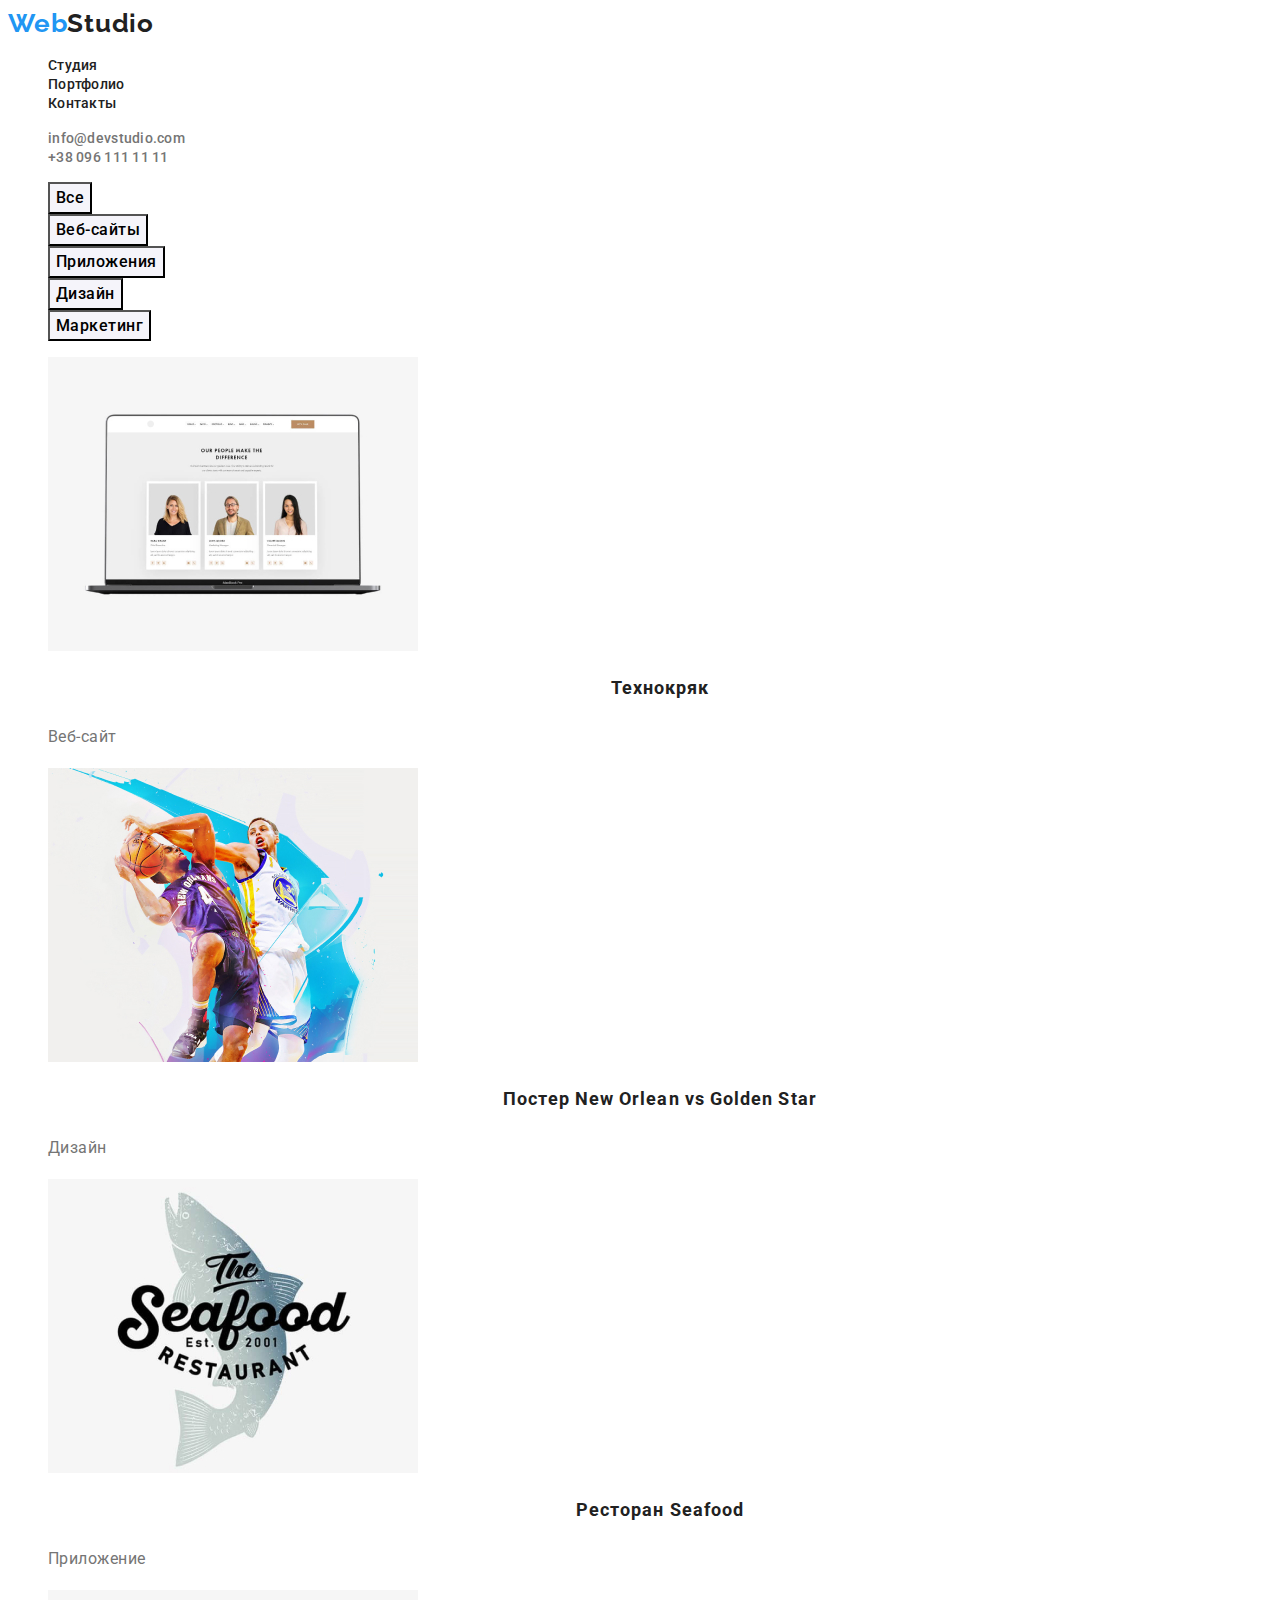
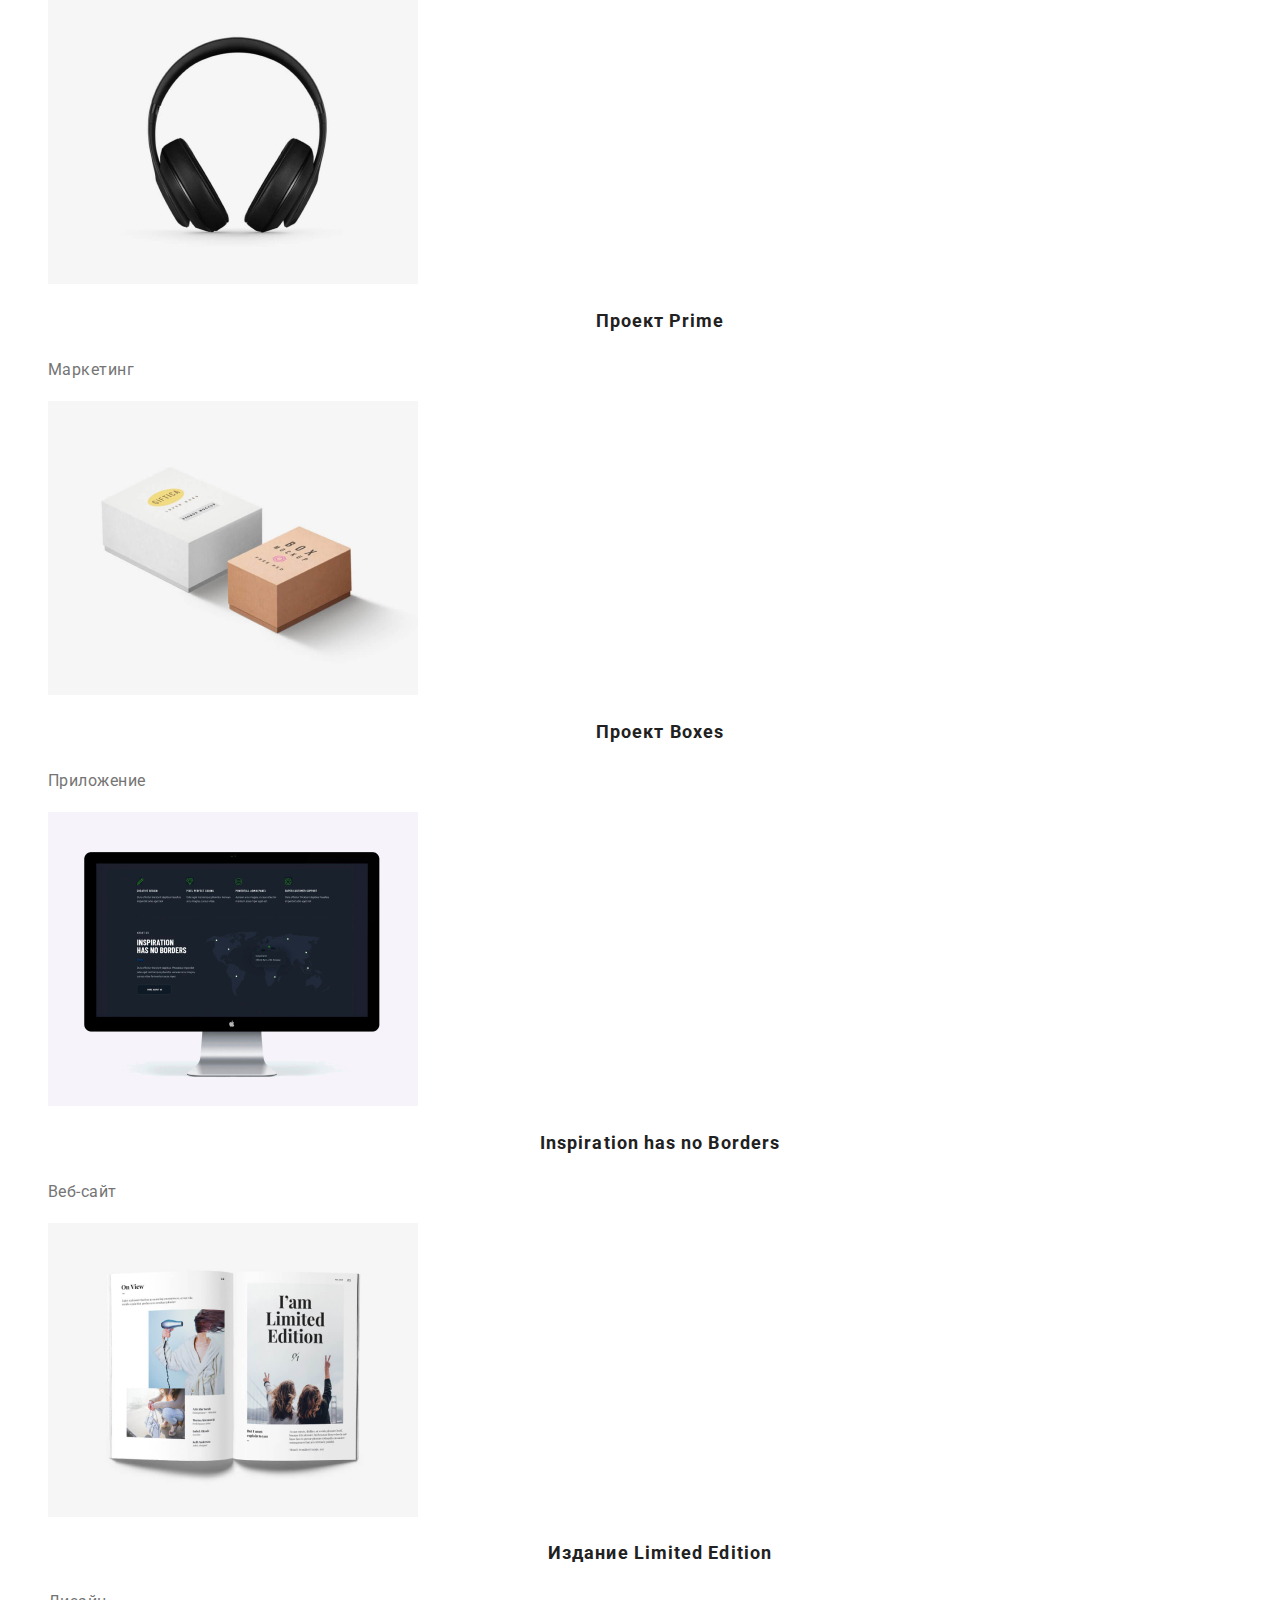
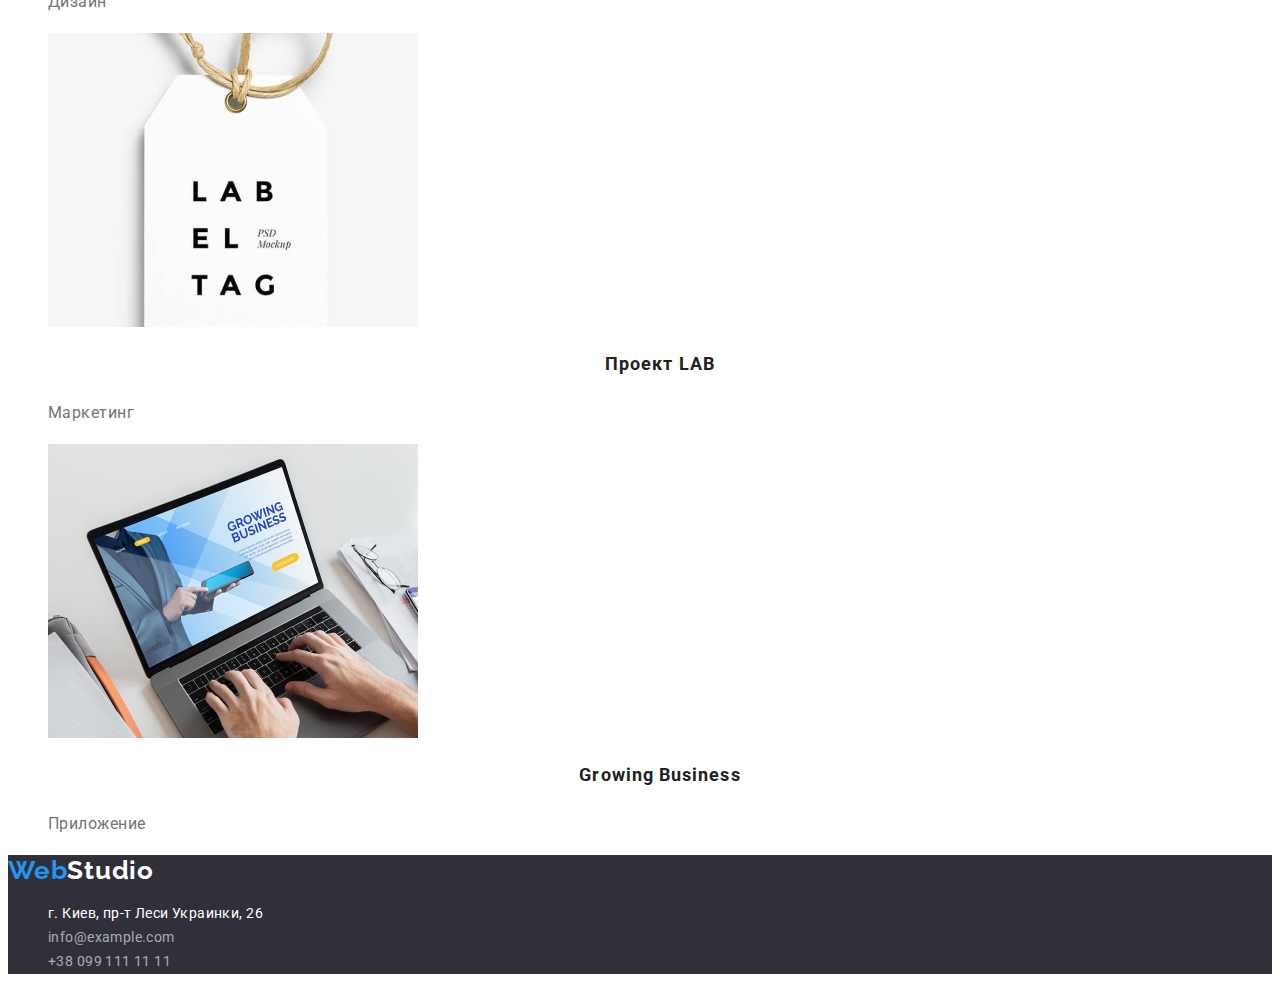
==== portfolio.html @ be004ee1 "files from 02 copied" ====
<!DOCTYPE html>
<html lang="ru">

<head>
    <meta charset="UTF-8">
    <meta http-equiv="X-UA-Compatible" content="IE=edge">
    <meta name="viewport" content="width=device-width, initial-scale=1.0">
    <title>Document</title>
    <link rel="stylesheet" href="./css/styles.css">
    <link rel="preconnect" href="https://fonts.googleapis.com">
    <link rel="preconnect" href="https://fonts.gstatic.com" crossorigin>
    <link
        href="https://fonts.googleapis.com/css2?family=Raleway:wght@700&family=Roboto:wght@400;500;700;900&family=Tangerine:wght@700&display=swap"
        rel="stylesheet">
</head>
<body>
    <header class="header-style">
        <nav>
            <a class="logo link" href=""><span class="logo-blue">Web</span>Studio</a>
            <ul class="menu list">
                <li><a class="link menu-item" href="./index.html">Студия</a></li>
                <li><a class="link menu-item" href="./portfolio.html">Портфолио</a></li>
                <li><a class="link menu-item" href="">Контакты</a></li>
            </ul>
        </nav>
        <ul class="list contacts">
            <li>
                <a class="link contacts-item" href="mailto:info@devstudio.com">info@devstudio.com</a>
            </li>
            <li>
                <a class="link contacts-item" href="tel:380961111111">+38 096 111 11 11</a>
            </li>
        </ul>
    
    </header>
<main>
<section class="portfolio">
    <h1 hidden>Портфолио</h1>
    <ul class="list">
        <li>
            <button class="portfolio-button" type="button">Все</button>
        </li>
        <li>
            <button class="portfolio-button" type="button">Веб-сайты</button>
        </li>
        <li>
            <button class="portfolio-button" type="button">Приложения</button>
        </li>
        <li>
            <button class="portfolio-button" type="button">Дизайн</button>
        </li>
        <li>
            <button class="portfolio-button" type="button">Маркетинг</button>
        </li>
    </ul>
    <ul class="list portfolio-list">
        <li>
            <a class="link portfolio-link" href=""><img src="./images/portfolio1.jpg" width="370" height="294" alt="Экран ноутбука с сотрудниками">
                <h2 class="title portfolio-title">Технокряк</h2>
                <p class="portfolio-type">Веб-сайт</p>
            </a>          
        </li>
        <li>
            <a class="link portfolio-link" href=""><img src="./images/portfolio2.jpg" width="370" height="294" alt="Нарисованные баскетболисты">
                <h2 class="title portfolio-title">Постер <span lang="en">New Orlean vs Golden Star</span></h2>
                <p class="portfolio-type">Дизайн</p>
            </a>            
        </li>
        <li>
            <a class="link portfolio-link" href="">
                <img src="./images/portfolio3.jpg" width="370" height="294" alt="Эмблема ресторана с рыбой">
                <h2 class="title portfolio-title">Ресторан <span lang="en">Seafood</span></h2>
                <p class="portfolio-type">Приложение</p>
            </a>          
        </li>
        <li>
            <a class="link portfolio-link" href="">
                <img src="./images/portfolio4.jpg" width="370" height="294" alt="Наушники">
                <h2 class="title portfolio-title">Проект <span lang="en">Prime</span></h2>
                <p class="portfolio-type">Маркетинг</p>
            </a>          
        </li>
        <li>
            <a class="link portfolio-link" href="">
                <img src="./images/portfolio5.jpg" width="370" height="294" alt="Две коробки">
                <h2 class="title portfolio-title">Проект <span lang="en">Boxes</span></h2>
                <p class="portfolio-type">Приложение</p>
            </a>         
        </li>
        <li>
            <a class="link portfolio-link" href="">
                <img src="./images/portfolio6.jpg" width="370" height="294" alt="Экран компьютера">
                <h2 class="title portfolio-title" lang="en">Inspiration has no Borders</h2>
                <p class="portfolio-type">Веб-сайт</p>
            </a>          
        </li>
        <li>
            <a class="link portfolio-link" href="">
                <img src="./images/portfolio7.jpg" width="370" height="294" alt="Раскрытые страницы журнала">
                <h2 class="title portfolio-title">Издание <span lang="en">Limited Edition</span></h2>
                <p class="portfolio-type">Дизайн</p>
            </a>            
        </li>
        <li>
            <a class="link portfolio-link" href="">
                <img src="./images/portfolio8.jpg" width="370" height="294" alt="Ярлык">
                <h2 class="title portfolio-title">Проект <span lang="en">LAB</span></h2>
                <p class="portfolio-type">Маркетинг</p>
            </a>   
        </li>
        <li>
            <a class="link portfolio-link" href="">
                <img src="./images/portfolio9.jpg" width="370" height="294" alt="Печать на ноутбуке">
                <h2 class="title portfolio-title" lang="en">Growing Business</h2>
                <p class="portfolio-type">Приложение</p>
            </a>           
        </li>
    </ul>
</section>
        <footer class="footer-style">
            <a class="logo link" href=""><span class="logo-blue">Web</span><span class="logo-white">Studio</span></a>
            <address>
                <ul class="address-list list">
                    <li class="address-address">
                        <a class="link" href="https://goo.gl/maps/FMJH3Uk64QD2wsx58" target="_blank"
                            rel="noopener noreferrer">г. Киев, пр-т Леси Украинки, 26</a>
                    </li>
                    <li class="address-item">
                        <a class="link address-link" href="mailto:info@example.com">info@example.com</a>
                    </li>
                    <li class="address-item">
                        <a class="link address-link" href="tel:+380991111111">+38 099 111 11 11</a>
                    </li>
                </ul>
            </address>
        </footer>
</main>
</body>
---- css/styles.css ----
:root {
  --main-color: #757575;
  --title-color: #212121;
  --accent-color: #2196f3;
  --background-color: #2f303a;
}

body {
  font-family: Roboto, sans-serif;
  color: #757575;
}
.link {
  text-decoration: none;
  font-style: normal;
}
.list {
  list-style: none;
}

.title {
  color: var(--title-color);
  font-weight: 700;
  font-size: 36px;
  line-height: 1.17;
  text-align: center;
  letter-spacing: 0.03em;
}
/* HEADER */
.logo {
  letter-spacing: 0.03em;
  font-family: Raleway, sans-serif;
  color: var(--title-color);
  font-weight: bold;
  font-size: 26px;
  line-height: 1.19;
}

.logo-blue {
  color: var(--accent-color);
}

.menu-item {
  color: #212121;
  font-weight: 500;
  font-size: 14px;
  line-height: 1.14;
  letter-spacing: 0.02em;
  cursor: pointer;
}
.menu-item:hover,
.menu-item:focus {
  color: var(--accent-color);
}

.contacts-item {
  color: var(--main-color);
  font-weight: 500;
  font-size: 14px;
  line-height: 1.14;
  letter-spacing: 0.02em;
  cursor: pointer;
}
.contacts-item:hover,
.contacts-item:focus {
  color: var(--accent-color);
}
/* FIRST PAGE */
/*HERO SECTION*/
.hero {
  background-color: var(--background-color);
}
.hero-title {
  color: #ffffff;
  font-weight: 900;
  font-size: 44px;
  line-height: 1.36;
  text-align: center;
  letter-spacing: 0.06em;
  text-transform: uppercase;
}
.button {
  font-weight: 700;
  font-size: 16px;
  line-height: 1.87;
  display: flex;
  align-items: center;
  text-align: center;
  letter-spacing: 0.06em;
  color: #ffffff;
  background-color: var(--accent-color);
  cursor: pointer;
}
/* BENEFITS */
.benefits-text-title {
  color: var(--title-color);
  font-weight: 700;
  font-size: 14px;
  line-height: 1.14;
  letter-spacing: 0.03em;
  text-transform: uppercase;
}
.benefits-item-text {
  font-size: 14px;
  line-height: 1.71;
  letter-spacing: 0.03em;
}
/* WHAT ARE WE DOING */

/* OUR TEAM */
.our-team-name {
  font-weight: 500;
  font-size: 16px;
  line-height: 1.18;
  text-align: center;
  letter-spacing: 0.03em;
  color: var(--title-color);
}
.our-team-text {
  font-size: 16px;
  line-height: 1.18;
  text-align: center;
  letter-spacing: 0.03em;
}
/* FOOTER */
.footer-style {
  background-color: var(--background-color);
}
.logo-white {
  color: white;
}

.address-address > .link {
  font-size: 14px;
  line-height: 1.71;
  letter-spacing: 0.03em;
  color: #ffffff;
}
.address-link {
  font-size: 14px;
  line-height: 1.71;
  letter-spacing: 0.03em;
  color: rgba(255, 255, 255, 0.6);
}

/* SECOND PAGE */
/* PORTFOLIO SECTION */
.portfolio-button {
  background-color: #f5f4fa;
  font-weight: 500;
  font-size: 16px;
  line-height: 1.62;
  text-align: center;
  letter-spacing: 0.03em;
  cursor: pointer;
  font-family: Roboto, sans-serif;
}
.portfolio-button:hover,
.portfolio-button:focus {
  color: white;
  background-color: var(--accent-color);
}
.portfolio-title {
  font-weight: 700;
  font-size: 18px;
  line-height: 2;
  letter-spacing: 0.06em;
  color: var(--title-color);
}
.portfolio-type {
  font-size: 16px;
  line-height: 1.87;
  letter-spacing: 0.03em;
}
.portfolio-type {
  color: var(--main-color);
}
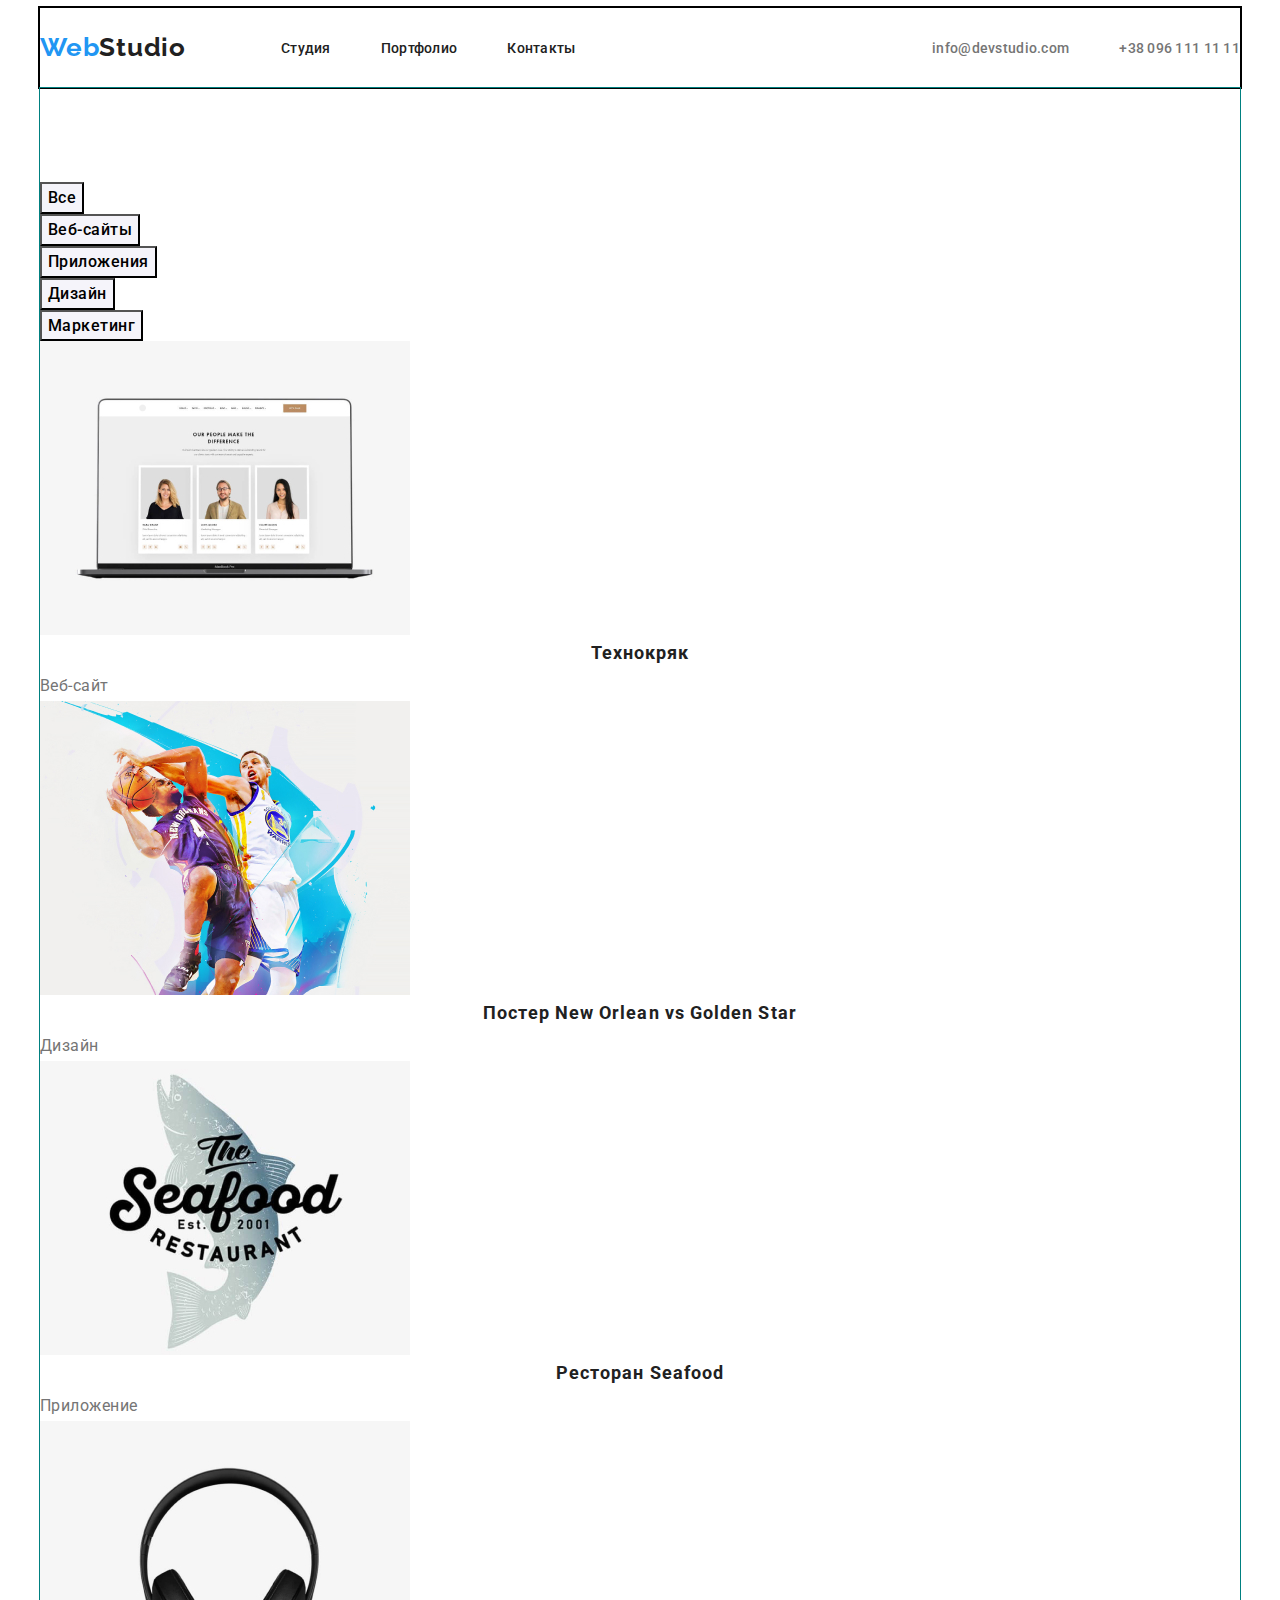
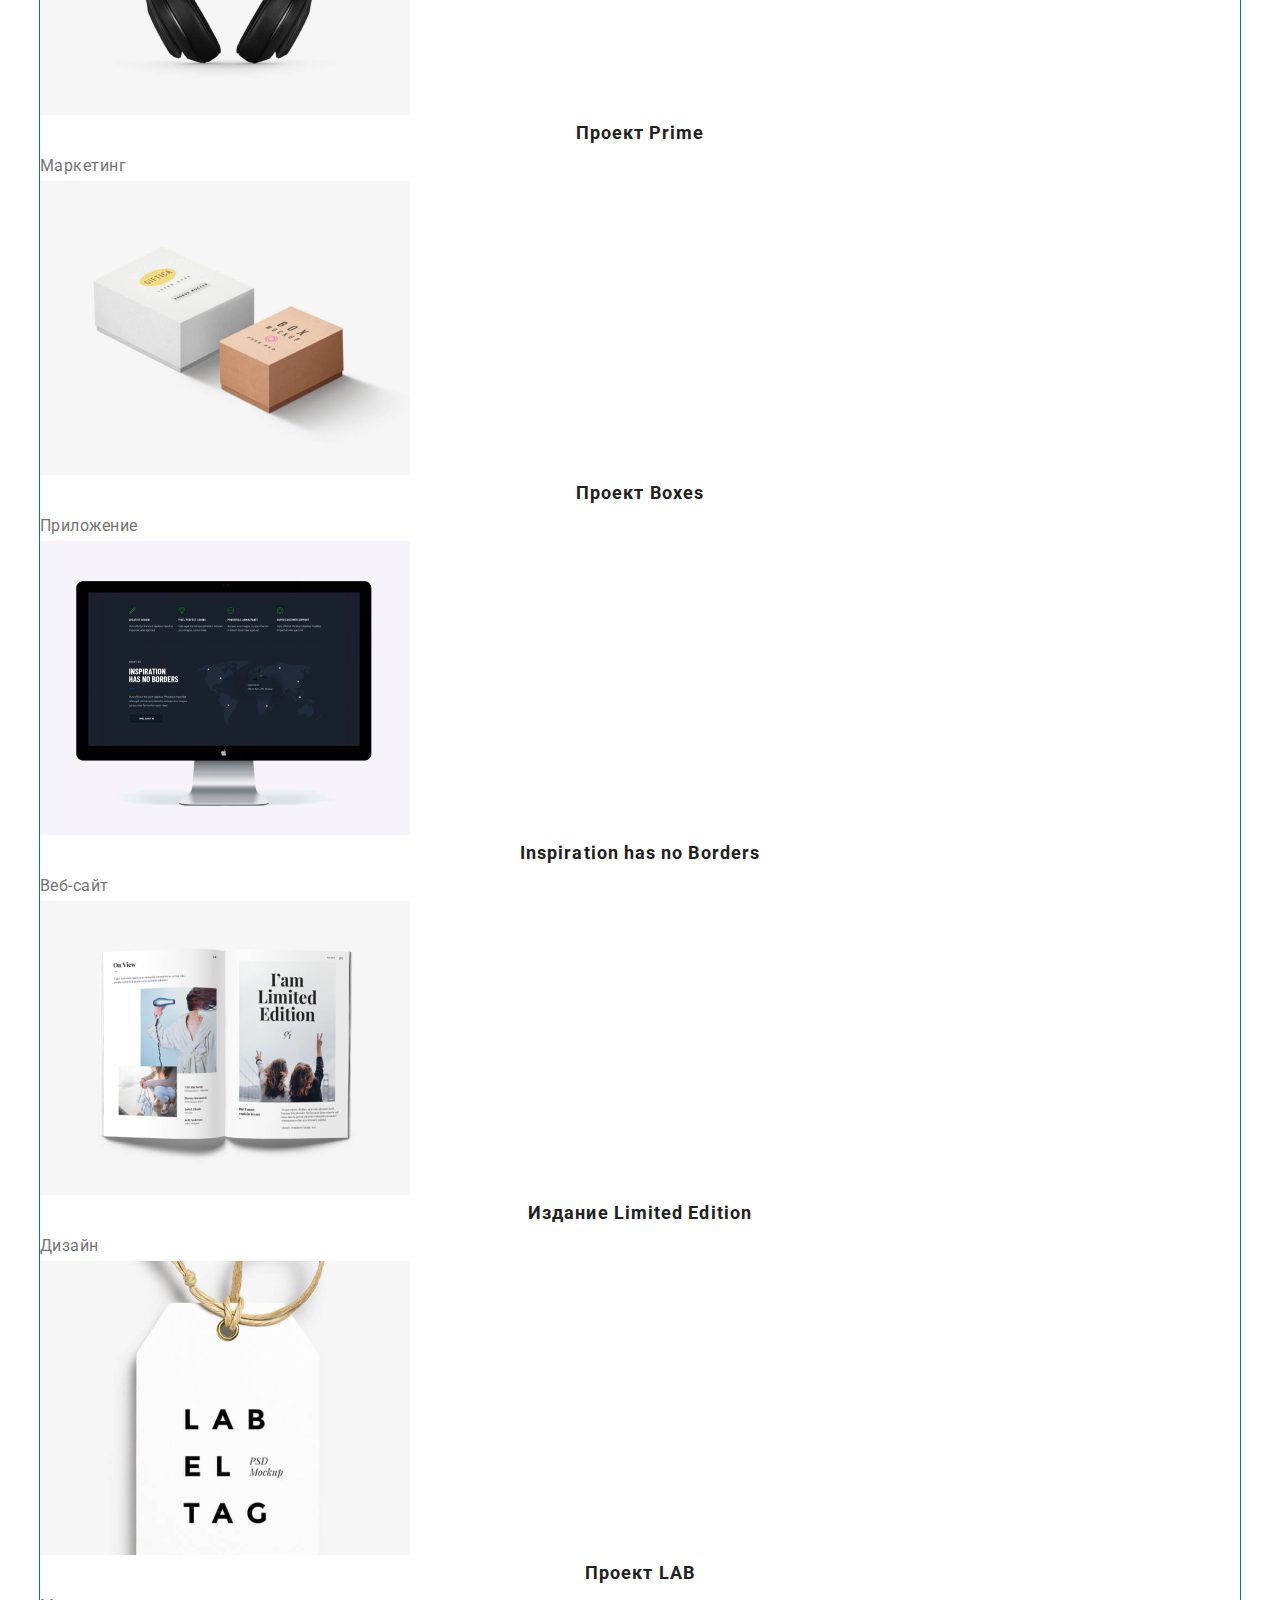
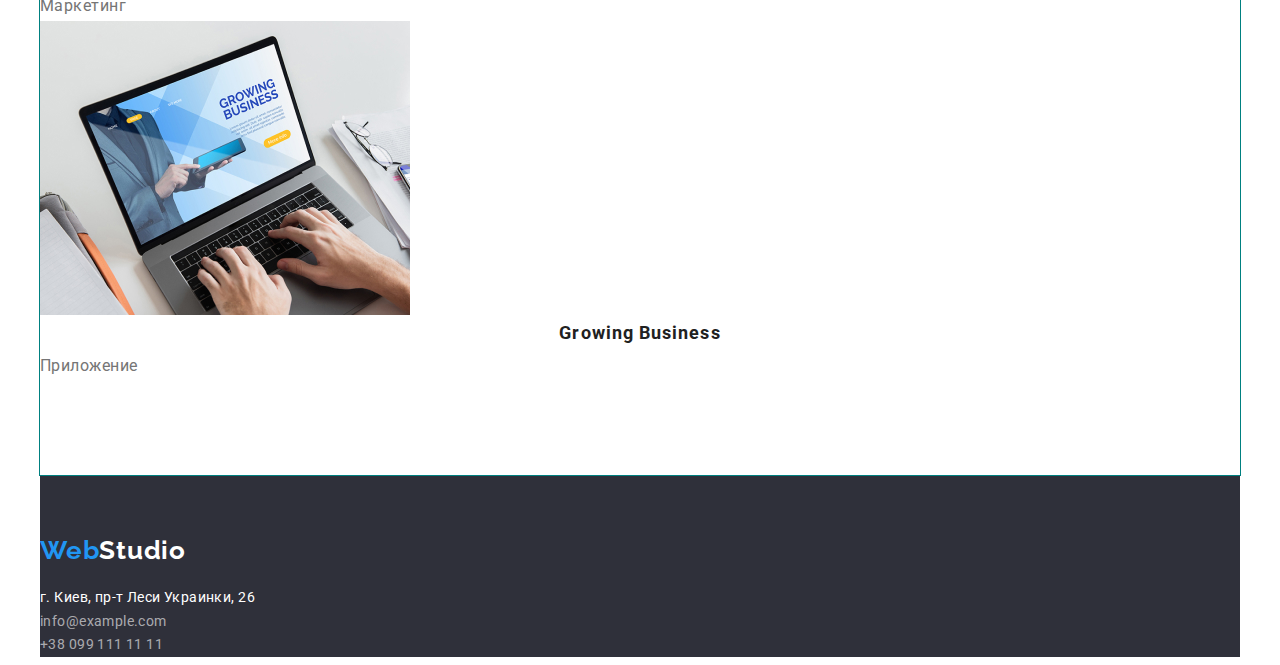
==== commit b56c038b: "First page styled" ====
--- a/portfolio.html
+++ b/portfolio.html
@@ -6,35 +6,42 @@
     <meta http-equiv="X-UA-Compatible" content="IE=edge">
     <meta name="viewport" content="width=device-width, initial-scale=1.0">
     <title>Document</title>
-    <link rel="stylesheet" href="./css/styles.css">
     <link rel="preconnect" href="https://fonts.googleapis.com">
     <link rel="preconnect" href="https://fonts.gstatic.com" crossorigin>
     <link
         href="https://fonts.googleapis.com/css2?family=Raleway:wght@700&family=Roboto:wght@400;500;700;900&family=Tangerine:wght@700&display=swap"
         rel="stylesheet">
+        <link rel="stylesheet" href="https://cdnjs.cloudflare.com/ajax/libs/modern-normalize/1.1.0/modern-normalize.min.css"
+            integrity="sha512-wpPYUAdjBVSE4KJnH1VR1HeZfpl1ub8YT/NKx4PuQ5NmX2tKuGu6U/JRp5y+Y8XG2tV+wKQpNHVUX03MfMFn9Q=="
+            crossorigin="anonymous" referrerpolicy="no-referrer" />
+        <link rel="stylesheet" href="./css/styles.css">
 </head>
 <body>
-    <header class="header-style">
-        <nav>
-            <a class="logo link" href=""><span class="logo-blue">Web</span>Studio</a>
-            <ul class="menu list">
-                <li><a class="link menu-item" href="./index.html">Студия</a></li>
-                <li><a class="link menu-item" href="./portfolio.html">Портфолио</a></li>
-                <li><a class="link menu-item" href="">Контакты</a></li>
-            </ul>
-        </nav>
-        <ul class="list contacts">
-            <li>
-                <a class="link contacts-item" href="mailto:info@devstudio.com">info@devstudio.com</a>
-            </li>
-            <li>
-                <a class="link contacts-item" href="tel:380961111111">+38 096 111 11 11</a>
-            </li>
-        </ul>
+    <div class="container">
+        <header class="header-style">
+            <div class="header-container">
+                <nav class="header-left">
+                    <a class="logo link" href=""><span class="logo-blue">Web</span>Studio</a>
+                    <ul class="menu list">
+                        <li><a class="link menu-item" href="./index.html">Студия</a></li>
+                        <li><a class="link menu-item" href="./portfolio.html">Портфолио</a></li>
+                        <li><a class="link menu-item" href="">Контакты</a></li>
+                    </ul>
+                </nav>
+                <ul class="list contacts">
+                    <li>
+                        <a class="link contacts-item" href="mailto:info@devstudio.com">info@devstudio.com</a>
+                    </li>
+                    <li>
+                        <a class="link contacts-item" href="tel:380961111111">+38 096 111 11 11</a>
+                    </li>
+                </ul>
+            </div>
     
-    </header>
+    
+        </header>
 <main>
-<section class="portfolio">
+<section class="portfolio section">
     <h1 hidden>Портфолио</h1>
     <ul class="list">
         <li>
@@ -118,7 +125,9 @@
     </ul>
 </section>
         <footer class="footer-style">
-            <a class="logo link" href=""><span class="logo-blue">Web</span><span class="logo-white">Studio</span></a>
+            <div class="footer-logo">
+                <a class="logo link" href=""><span class="logo-blue">Web</span></span><span class="logo-white">Studio</span></a>
+            </div>
             <address>
                 <ul class="address-list list">
                     <li class="address-address">
--- a/css/styles.css
+++ b/css/styles.css
@@ -9,6 +9,32 @@
   font-family: Roboto, sans-serif;
   color: #757575;
 }
+p,
+h1,
+h2,
+h3,
+h4,
+h5,
+h6 {
+  margin-top: 0px;
+  margin-bottom: 0;
+}
+ul {
+  margin-top: 0;
+  margin-bottom: 0;
+  padding-left: 0;
+}
+img {
+  display: block;
+  max-width: 100%;
+}
+.container {
+  width: 1200px;
+  padding-left: 15px;
+  padding-right: 15px;
+  margin: 0 auto;
+}
+
 .link {
   text-decoration: none;
   font-style: normal;
@@ -25,7 +51,27 @@
   text-align: center;
   letter-spacing: 0.03em;
 }
+
+.section {
+  padding-top: 94px;
+  padding-bottom: 94px;
+  outline: 1px solid teal;
+}
+
 /* HEADER */
+.header-style {
+  border-bottom: 1px solid #ececec;
+}
+.header-container {
+  display: flex;
+  outline: 2px solid #000;
+}
+.header-left {
+  display: flex;
+  align-items: center;
+  padding-top: 24px;
+  padding-bottom: 24px;
+}
 .logo {
   letter-spacing: 0.03em;
   font-family: Raleway, sans-serif;
@@ -38,6 +84,14 @@
 .logo-blue {
   color: var(--accent-color);
 }
+.menu {
+  display: flex;
+  margin-left: 95px;
+}
+
+.menu li:not(:first-child) {
+  margin-left: 50px;
+}
 
 .menu-item {
   color: #212121;
@@ -47,10 +101,19 @@
   letter-spacing: 0.02em;
   cursor: pointer;
 }
+
 .menu-item:hover,
 .menu-item:focus {
   color: var(--accent-color);
 }
+.contacts {
+  display: flex;
+  align-items: center;
+  margin-left: auto;
+}
+.contacts li:not(:first-child) {
+  margin-left: 50px;
+}
 
 .contacts-item {
   color: var(--main-color);
@@ -64,10 +127,39 @@
 .contacts-item:focus {
   color: var(--accent-color);
 }
-/* FIRST PAGE */
-/*HERO SECTION*/
+/* -------------FOOTER----------- */
+.footer-style {
+  background-color: var(--background-color);
+}
+.footer-logo {
+  padding-top: 60px;
+}
+.logo-white {
+  color: white;
+}
+.address-list {
+  margin-top: 20px;
+}
+
+.address-address > .link {
+  font-size: 14px;
+  line-height: 1.71;
+  letter-spacing: 0.03em;
+  color: #ffffff;
+}
+.address-link {
+  font-size: 14px;
+  line-height: 1.71;
+  letter-spacing: 0.03em;
+  color: rgba(255, 255, 255, 0.6);
+}
+/* ---------FIRST PAGE-------- */
+
+/*----------HERO SECTION-----------*/
 .hero {
   background-color: var(--background-color);
+  padding-top: 200px;
+  padding-bottom: 280px;
 }
 .hero-title {
   color: #ffffff;
@@ -79,6 +171,10 @@
   text-transform: uppercase;
 }
 .button {
+  display: block;
+  margin-top: 30px;
+  margin-left: auto;
+  margin-right: auto;
   font-weight: 700;
   font-size: 16px;
   line-height: 1.87;
@@ -90,7 +186,21 @@
   background-color: var(--accent-color);
   cursor: pointer;
 }
-/* BENEFITS */
+
+/* -------BENEFITS------------ */
+
+.benefits-container {
+  outline: 1px solid black;
+}
+.benefits-list {
+  display: flex;
+}
+.benefits-item {
+  flex-basis: calc(100% / 4);
+}
+.benefits-item:not(:first-child) {
+  margin-left: 50px;
+}
 .benefits-text-title {
   color: var(--title-color);
   font-weight: 700;
@@ -104,9 +214,48 @@
   line-height: 1.71;
   letter-spacing: 0.03em;
 }
-/* WHAT ARE WE DOING */
-
-/* OUR TEAM */
+/* ---------WHAT ARE WE DOING----------- */
+.what-we-do-title {
+  margin-bottom: 59px;
+}
+
+.what-we-do-list {
+  display: flex;
+  flex-basis: calc(100% / 3 - 30px);
+}
+.what-we-do-item img {
+  display: block;
+  max-width: 100%;
+  height: auto;
+}
+.what-we-do-item:not(:nth-child(3n + 1)) {
+  margin-left: 30px;
+}
+
+/* -----------OUR TEAM--------- */
+.our-team {
+  background-color: #f5f4fa;
+}
+.our-team-container {
+  display: flex;
+  outline: 1px solid black;
+}
+.our-team-list {
+  display: flex;
+}
+
+.our-team-item {
+  flex-basis: calc(100% / 4 - 30px);
+
+  background-color: white;
+  border-radius: 0px 0px 4px 4px;
+}
+.our-team-item:not(:first-child) {
+  margin-left: 30px;
+}
+.our-team-description {
+  padding: 30px 60px;
+}
 .our-team-name {
   font-weight: 500;
   font-size: 16px;
@@ -120,26 +269,7 @@
   line-height: 1.18;
   text-align: center;
   letter-spacing: 0.03em;
-}
-/* FOOTER */
-.footer-style {
-  background-color: var(--background-color);
-}
-.logo-white {
-  color: white;
-}
-
-.address-address > .link {
-  font-size: 14px;
-  line-height: 1.71;
-  letter-spacing: 0.03em;
-  color: #ffffff;
-}
-.address-link {
-  font-size: 14px;
-  line-height: 1.71;
-  letter-spacing: 0.03em;
-  color: rgba(255, 255, 255, 0.6);
+  margin-top: 10px;
 }
 
 /* SECOND PAGE */
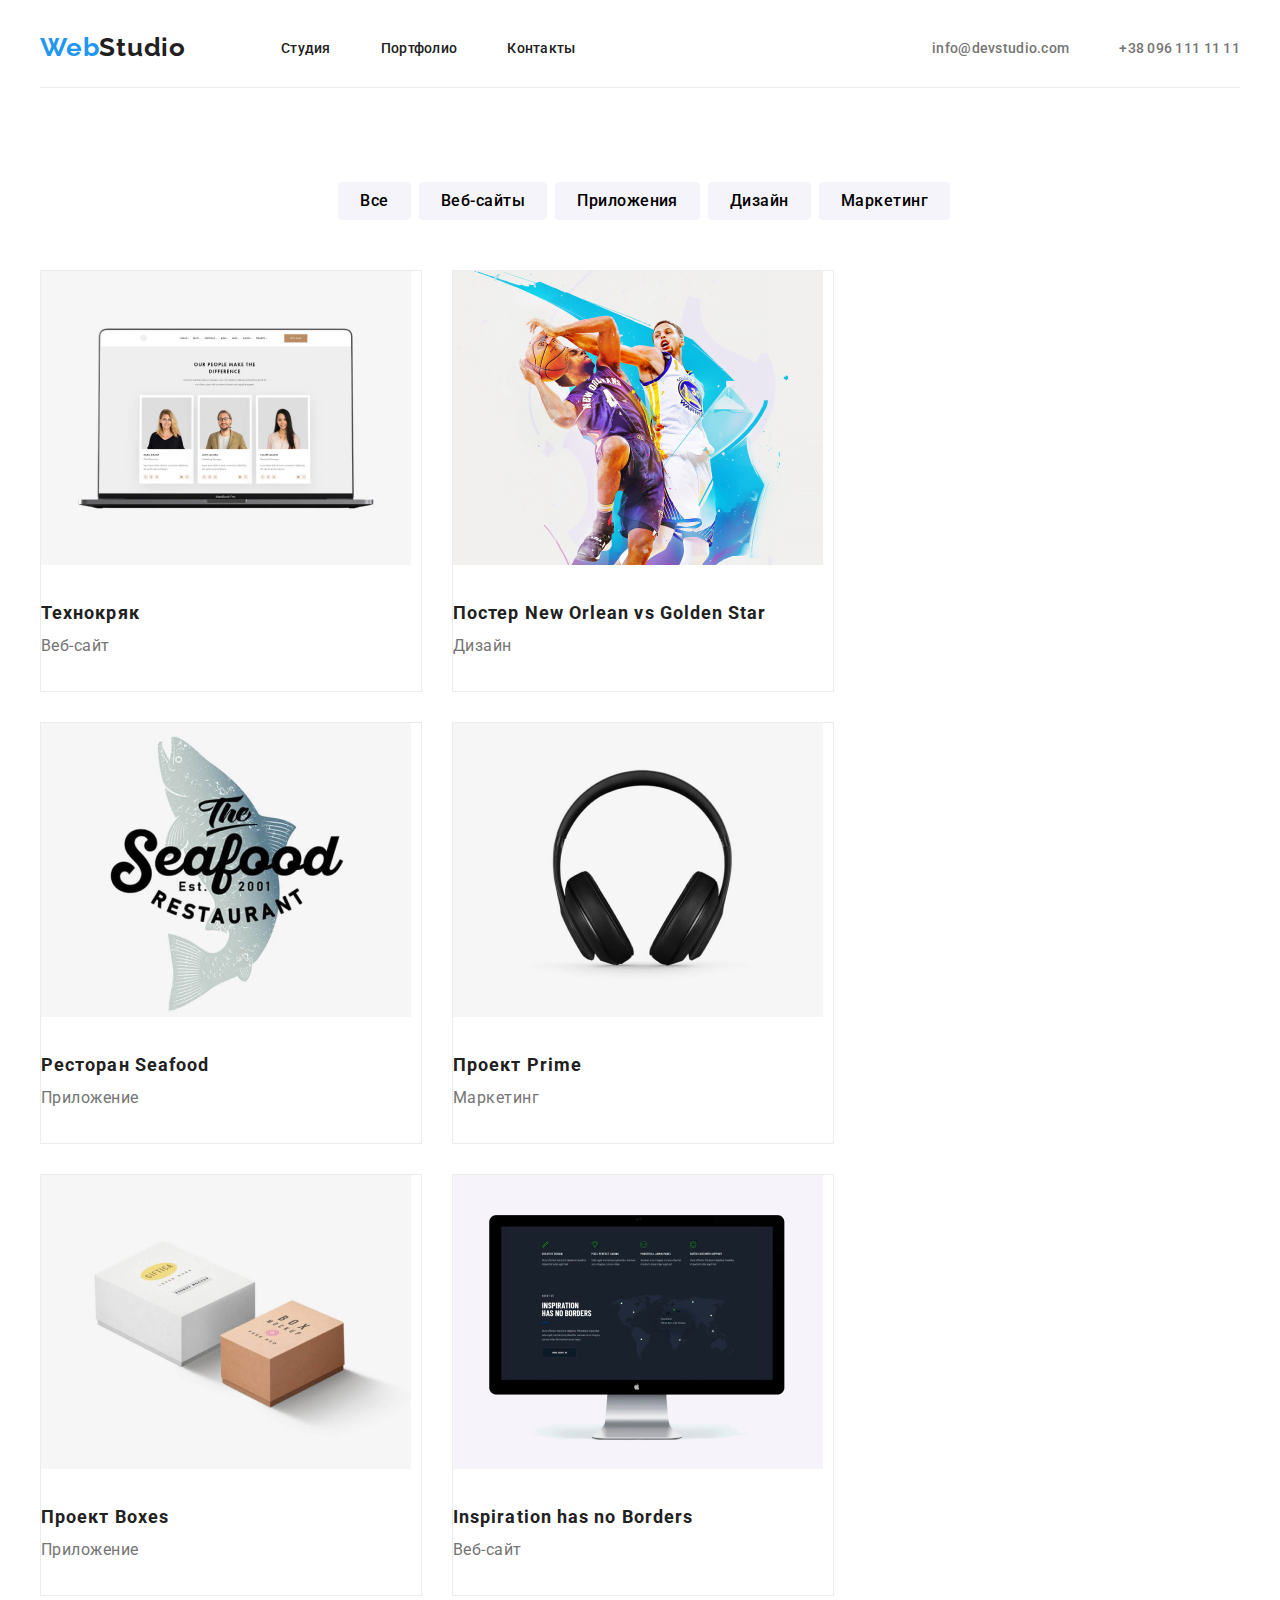
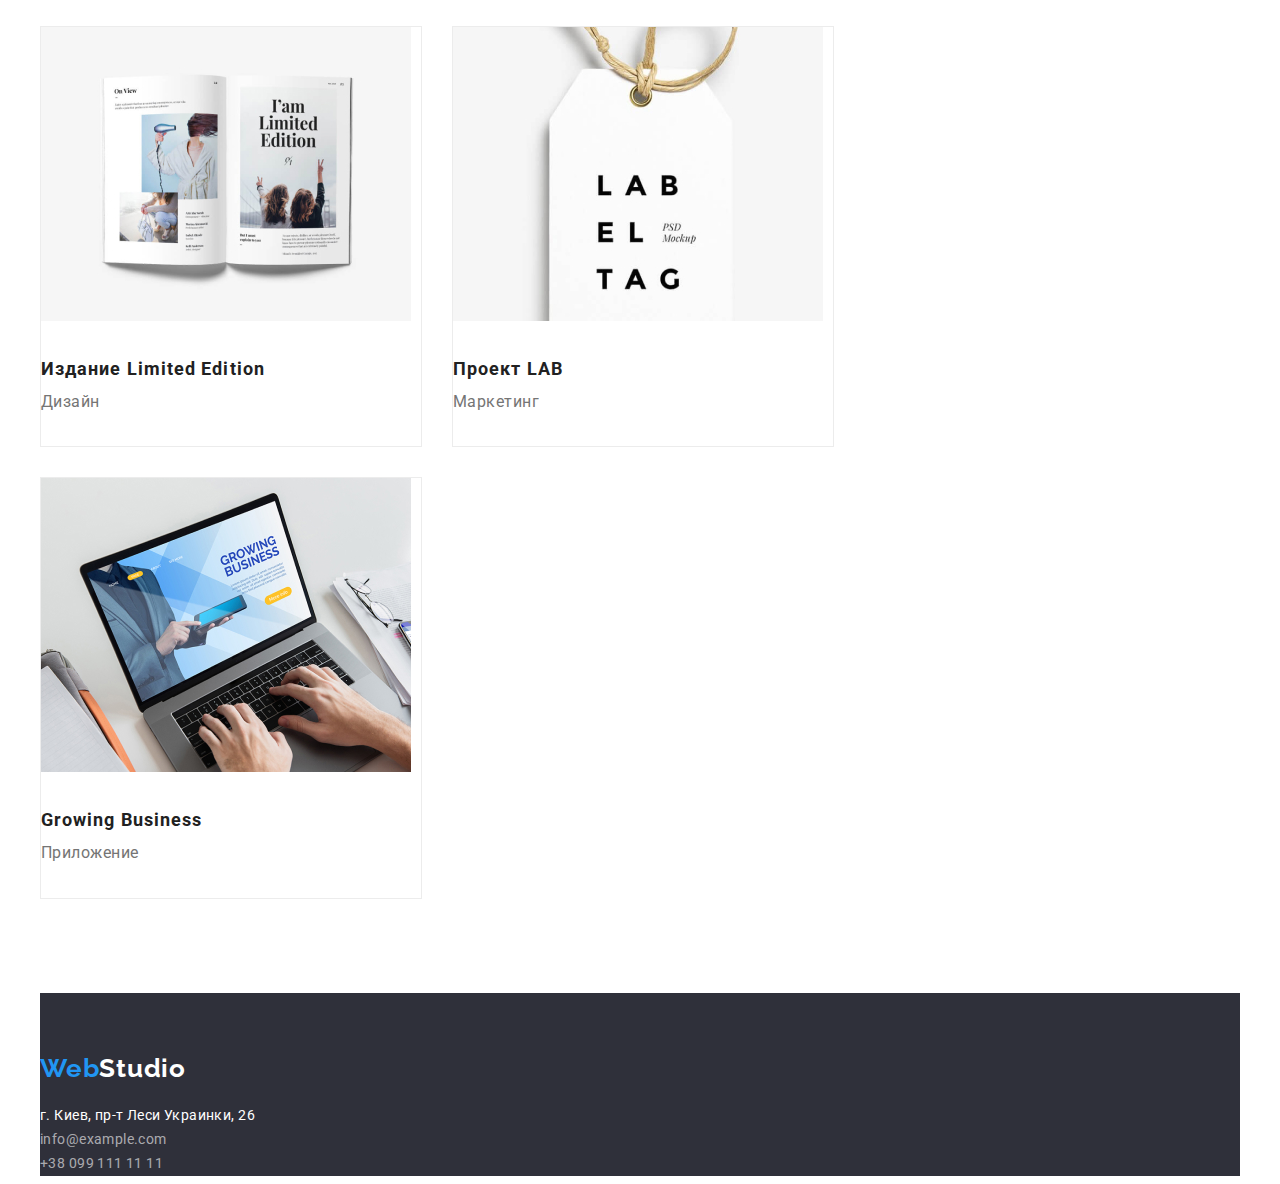
==== commit 0e95cb9c: "2nd page styled" ====
--- a/portfolio.html
+++ b/portfolio.html
@@ -43,86 +43,111 @@
 <main>
 <section class="portfolio section">
     <h1 hidden>Портфолио</h1>
-    <ul class="list">
-        <li>
-            <button class="portfolio-button" type="button">Все</button>
-        </li>
-        <li>
-            <button class="portfolio-button" type="button">Веб-сайты</button>
-        </li>
-        <li>
-            <button class="portfolio-button" type="button">Приложения</button>
-        </li>
-        <li>
-            <button class="portfolio-button" type="button">Дизайн</button>
-        </li>
-        <li>
-            <button class="portfolio-button" type="button">Маркетинг</button>
-        </li>
-    </ul>
+    <div class="portfolio-nav-container">
+        <ul class="list portfolio-nav-list">
+            <li>
+                <button class="portfolio-button" type="button">Все</button>
+            </li>
+            <li>
+                <button class="portfolio-button" type="button">Веб-сайты</button>
+            </li>
+            <li>
+                <button class="portfolio-button" type="button">Приложения</button>
+            </li>
+            <li>
+                <button class="portfolio-button" type="button">Дизайн</button>
+            </li>
+            <li>
+                <button class="portfolio-button" type="button">Маркетинг</button>
+            </li>
+        </ul>
+    </div>
+    <div class="portfolio-main-container">
     <ul class="list portfolio-list">
-        <li>
-            <a class="link portfolio-link" href=""><img src="./images/portfolio1.jpg" width="370" height="294" alt="Экран ноутбука с сотрудниками">
-                <h2 class="title portfolio-title">Технокряк</h2>
-                <p class="portfolio-type">Веб-сайт</p>
-            </a>          
-        </li>
-        <li>
-            <a class="link portfolio-link" href=""><img src="./images/portfolio2.jpg" width="370" height="294" alt="Нарисованные баскетболисты">
+<li class="portfolio-item">
+    <a class="link portfolio-link" href=""><img src="./images/portfolio1.jpg" width="370" height="294"
+            alt="Экран ноутбука с сотрудниками">
+            <div class="portfolio-description">
+                    <h2 class="title portfolio-title">Технокряк</h2>
+                    <p class="portfolio-type">Веб-сайт</p>
+            </div>
+    </a>
+</li>
+<li class="portfolio-item">
+    <a class="link portfolio-link" href=""><img src="./images/portfolio2.jpg" width="370" height="294"
+            alt="Нарисованные баскетболисты">
+            <div class="portfolio-description">
                 <h2 class="title portfolio-title">Постер <span lang="en">New Orlean vs Golden Star</span></h2>
                 <p class="portfolio-type">Дизайн</p>
-            </a>            
-        </li>
-        <li>
-            <a class="link portfolio-link" href="">
-                <img src="./images/portfolio3.jpg" width="370" height="294" alt="Эмблема ресторана с рыбой">
+            </div>
+    </a>
+</li>
+<li class="portfolio-item">
+    <a class="link portfolio-link" href="">
+        <img src="./images/portfolio3.jpg" width="370" height="294" alt="Эмблема ресторана с рыбой">
+        <div class="portfolio-description">
                 <h2 class="title portfolio-title">Ресторан <span lang="en">Seafood</span></h2>
                 <p class="portfolio-type">Приложение</p>
-            </a>          
-        </li>
-        <li>
-            <a class="link portfolio-link" href="">
-                <img src="./images/portfolio4.jpg" width="370" height="294" alt="Наушники">
+        </div>
+    </a>
+</li>
+<li class="portfolio-item">
+    <a class="link portfolio-link" href="">
+        <img src="./images/portfolio4.jpg" width="370" height="294" alt="Наушники">
+        <div class="portfolio-description">
                 <h2 class="title portfolio-title">Проект <span lang="en">Prime</span></h2>
                 <p class="portfolio-type">Маркетинг</p>
-            </a>          
-        </li>
-        <li>
-            <a class="link portfolio-link" href="">
-                <img src="./images/portfolio5.jpg" width="370" height="294" alt="Две коробки">
+        </div>
+    </a>
+</li>
+<li class="portfolio-item">
+    <a class="link portfolio-link" href="">
+        <img src="./images/portfolio5.jpg" width="370" height="294" alt="Две коробки">
+        <div class="portfolio-description">
                 <h2 class="title portfolio-title">Проект <span lang="en">Boxes</span></h2>
                 <p class="portfolio-type">Приложение</p>
-            </a>         
-        </li>
-        <li>
-            <a class="link portfolio-link" href="">
-                <img src="./images/portfolio6.jpg" width="370" height="294" alt="Экран компьютера">
+        </div>
+    </a>
+</li>
+<li class="portfolio-item">
+    <a class="link portfolio-link" href="">
+        <img src="./images/portfolio6.jpg" width="370" height="294" alt="Экран компьютера">
+        <div class="portfolio-description">
                 <h2 class="title portfolio-title" lang="en">Inspiration has no Borders</h2>
                 <p class="portfolio-type">Веб-сайт</p>
-            </a>          
-        </li>
-        <li>
-            <a class="link portfolio-link" href="">
-                <img src="./images/portfolio7.jpg" width="370" height="294" alt="Раскрытые страницы журнала">
+        </div>
+    </a>
+</li>
+<li class="portfolio-item">
+    <a class="link portfolio-link" href="">
+        <img src="./images/portfolio7.jpg" width="370" height="294" alt="Раскрытые страницы журнала">
+        <div class="portfolio-description">
                 <h2 class="title portfolio-title">Издание <span lang="en">Limited Edition</span></h2>
                 <p class="portfolio-type">Дизайн</p>
-            </a>            
-        </li>
-        <li>
-            <a class="link portfolio-link" href="">
-                <img src="./images/portfolio8.jpg" width="370" height="294" alt="Ярлык">
-                <h2 class="title portfolio-title">Проект <span lang="en">LAB</span></h2>
-                <p class="portfolio-type">Маркетинг</p>
-            </a>   
-        </li>
-        <li>
-            <a class="link portfolio-link" href="">
-                <img src="./images/portfolio9.jpg" width="370" height="294" alt="Печать на ноутбуке">
+        </div>
+    </a>
+</li>
+<li class="portfolio-item">
+    <a class="link portfolio-link" href="">
+        <img src="./images/portfolio8.jpg" width="370" height="294" alt="Ярлык">
+        <div class="portfolio-description">
+            <h2 class="title portfolio-title">Проект <span lang="en">LAB</span></h2>
+            <p class="portfolio-type">Маркетинг</p>
+        </div>
+    </a>
+</li>
+<li class="portfolio-item">
+    <a class="link portfolio-link" href="">
+        <img src="./images/portfolio9.jpg" width="370" height="294" alt="Печать на ноутбуке">
+        <div class="portfolio-description">
                 <h2 class="title portfolio-title" lang="en">Growing Business</h2>
                 <p class="portfolio-type">Приложение</p>
-            </a>           
-        </li>
-    </ul>
+        </div>
+    </a>
+</li>
+</ul>
+        </div>
+        
 </section>
         <footer class="footer-style">
             <div class="footer-logo">
--- a/css/styles.css
+++ b/css/styles.css
@@ -3,6 +3,7 @@
   --title-color: #212121;
   --accent-color: #2196f3;
   --background-color: #2f303a;
+  --border-color: 1px solid #ececec;
 }
 
 body {
@@ -30,8 +31,8 @@
 }
 .container {
   width: 1200px;
-  padding-left: 15px;
-  padding-right: 15px;
+  padding-left: 20px;
+  padding-right: 20px;
   margin: 0 auto;
 }
 
@@ -55,7 +56,7 @@
 .section {
   padding-top: 94px;
   padding-bottom: 94px;
-  outline: 1px solid teal;
+  /* outline: 1px solid teal; */
 }
 
 /* HEADER */
@@ -64,7 +65,7 @@
 }
 .header-container {
   display: flex;
-  outline: 2px solid #000;
+  /* outline: 2px solid #000; */
 }
 .header-left {
   display: flex;
@@ -189,9 +190,9 @@
 
 /* -------BENEFITS------------ */
 
-.benefits-container {
+/* .benefits-container {
   outline: 1px solid black;
-}
+} */
 .benefits-list {
   display: flex;
 }
@@ -238,7 +239,7 @@
 }
 .our-team-container {
   display: flex;
-  outline: 1px solid black;
+  /* outline: 1px solid black; */
 }
 .our-team-list {
   display: flex;
@@ -254,7 +255,9 @@
   margin-left: 30px;
 }
 .our-team-description {
-  padding: 30px 60px;
+  padding-top: 30px;
+  padding-bottom: 30px;
+  align-items: center;
 }
 .our-team-name {
   font-weight: 500;
@@ -272,9 +275,20 @@
   margin-top: 10px;
 }
 
-/* SECOND PAGE */
+/* ---------SECOND PAGE -------------*/
 /* PORTFOLIO SECTION */
+
+.portfolio-nav-list {
+  display: flex;
+  justify-content: center;
+  margin-bottom: 50px;
+}
+
 .portfolio-button {
+  display: block;
+  margin-left: 8px;
+  padding: 6px 22px;
+  min-width: 73px;
   background-color: #f5f4fa;
   font-weight: 500;
   font-size: 16px;
@@ -283,6 +297,8 @@
   letter-spacing: 0.03em;
   cursor: pointer;
   font-family: Roboto, sans-serif;
+  border-radius: 4px;
+  border: none;
 }
 .portfolio-button:hover,
 .portfolio-button:focus {
@@ -290,6 +306,7 @@
   background-color: var(--accent-color);
 }
 .portfolio-title {
+  text-align: left;
   font-weight: 700;
   font-size: 18px;
   line-height: 2;
@@ -304,3 +321,28 @@
 .portfolio-type {
   color: var(--main-color);
 }
+.portfolio-list {
+  display: flex;
+  flex-wrap: wrap;
+  margin-left: -30px;
+  margin-bottom: -30px;
+}
+.portfolio-item {
+  flex-basis: calc(100% / 3 - 30px);
+  margin-left: 30px;
+  margin-bottom: 30px;
+  border: var(--border-color);
+}
+.portfolio-item img {
+  display: block;
+  max-width: 100%;
+  height: auto;
+}
+.portfolio-description {
+  padding-top: 30px;
+  padding-bottom: 30px;
+  text-align: left;
+}
+/* .portfolio-description > .portfolio-title {
+  text-align: left;
+} */
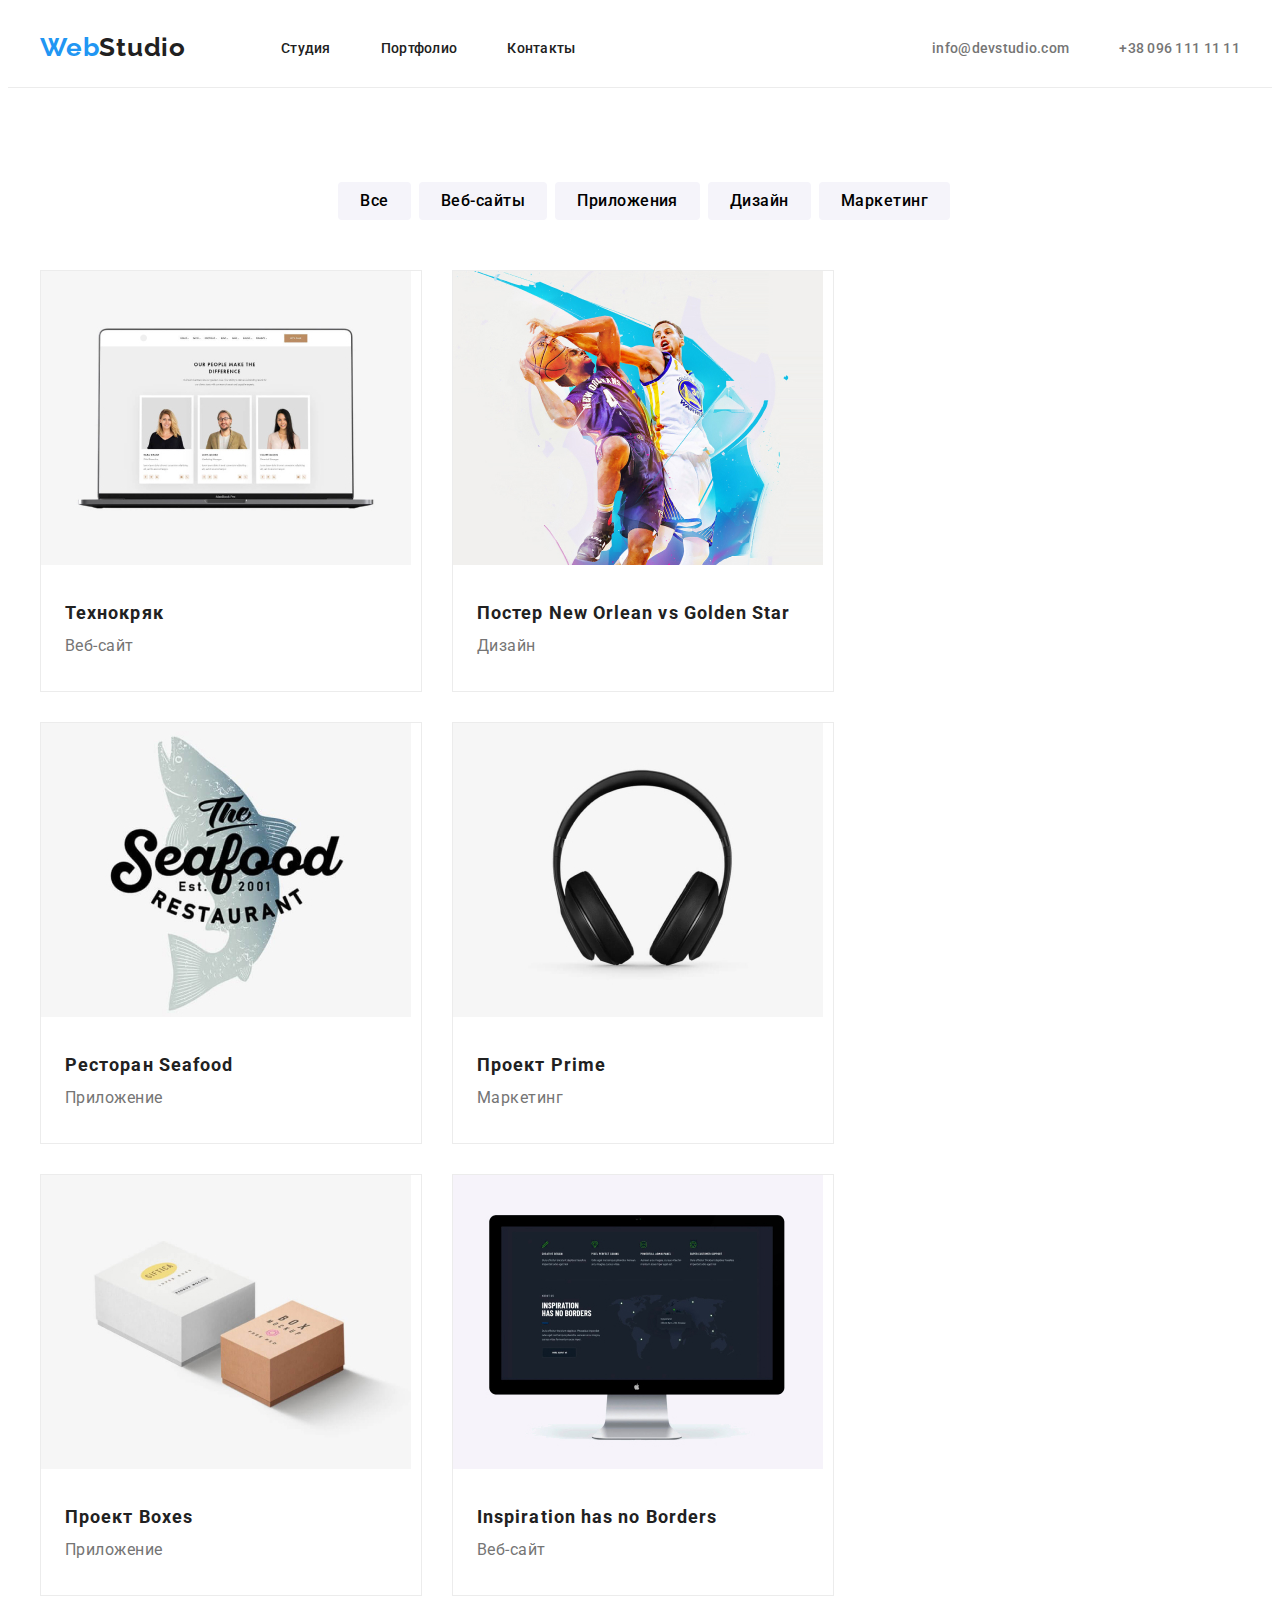
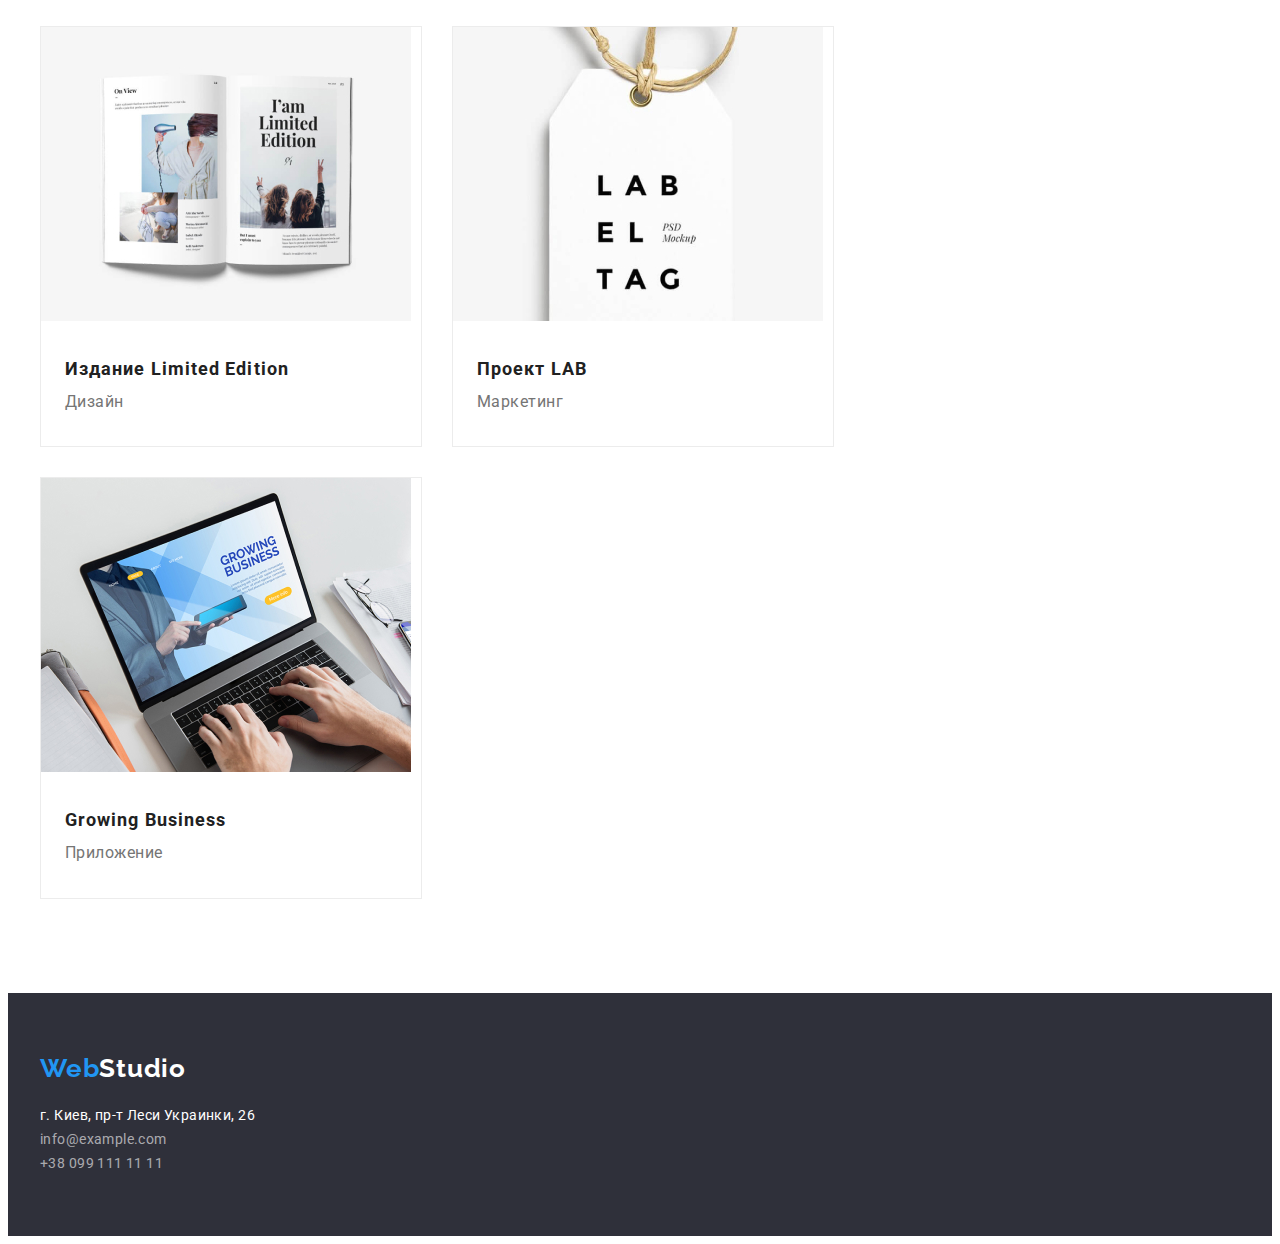
==== commit 0bac6c70: "containers fixed" ====
--- a/portfolio.html
+++ b/portfolio.html
@@ -17,9 +17,8 @@
         <link rel="stylesheet" href="./css/styles.css">
 </head>
 <body>
-    <div class="container">
         <header class="header-style">
-            <div class="header-container">
+            <div class="container header-container">
                 <nav class="header-left">
                     <a class="logo link" href=""><span class="logo-blue">Web</span>Studio</a>
                     <ul class="menu list">
@@ -41,7 +40,7 @@
     
         </header>
 <main>
-<section class="portfolio section">
+<section class="portfolio section container">
     <h1 hidden>Портфолио</h1>
     <div class="portfolio-nav-container">
         <ul class="list portfolio-nav-list">
@@ -150,14 +149,15 @@
         
 </section>
         <footer class="footer-style">
+            <div class="container">
             <div class="footer-logo">
                 <a class="logo link" href=""><span class="logo-blue">Web</span></span><span class="logo-white">Studio</span></a>
             </div>
             <address>
                 <ul class="address-list list">
                     <li class="address-address">
-                        <a class="link" href="https://goo.gl/maps/FMJH3Uk64QD2wsx58" target="_blank"
-                            rel="noopener noreferrer">г. Киев, пр-т Леси Украинки, 26</a>
+                        <a class="link" href="https://goo.gl/maps/FMJH3Uk64QD2wsx58" target="_blank" rel="noopener noreferrer">г.
+                            Киев, пр-т Леси Украинки, 26</a>
                     </li>
                     <li class="address-item">
                         <a class="link address-link" href="mailto:info@example.com">info@example.com</a>
@@ -167,6 +167,7 @@
                     </li>
                 </ul>
             </address>
+            </div>
         </footer>
 </main>
 </body>--- a/css/styles.css
+++ b/css/styles.css
@@ -29,6 +29,16 @@
   display: block;
   max-width: 100%;
 }
+.visually-hidden {
+  position: absolute;
+  width: 1px;
+  height: 1px;
+  margin: -1px;
+  padding: 0;
+  overflow: hidden;
+  border: 0;
+  clip: rect(0 0 0 0);
+}
 .container {
   width: 1200px;
   padding-left: 20px;
@@ -131,6 +141,8 @@
 /* -------------FOOTER----------- */
 .footer-style {
   background-color: var(--background-color);
+  border-top: 60px;
+  padding-bottom: 60px;
 }
 .footer-logo {
   padding-top: 60px;
@@ -167,9 +179,11 @@
   font-weight: 900;
   font-size: 44px;
   line-height: 1.36;
-  text-align: center;
   letter-spacing: 0.06em;
   text-transform: uppercase;
+  width: 696px;
+  margin-left: auto;
+  margin-right: auto;
 }
 .button {
   display: block;
@@ -179,9 +193,10 @@
   font-weight: 700;
   font-size: 16px;
   line-height: 1.87;
-  display: flex;
-  align-items: center;
-  text-align: center;
+  text-align: center;
+  width: 200px;
+  height: 50px;
+  border-radius: 4px;
   letter-spacing: 0.06em;
   color: #ffffff;
   background-color: var(--accent-color);
@@ -237,6 +252,9 @@
 .our-team {
   background-color: #f5f4fa;
 }
+.our-team-title {
+  margin-bottom: 59px;
+}
 .our-team-container {
   display: flex;
   /* outline: 1px solid black; */
@@ -247,7 +265,7 @@
 
 .our-team-item {
   flex-basis: calc(100% / 4 - 30px);
-
+  /* width: 25%; */
   background-color: white;
   border-radius: 0px 0px 4px 4px;
 }
@@ -339,6 +357,7 @@
   height: auto;
 }
 .portfolio-description {
+  padding-left: 24px;
   padding-top: 30px;
   padding-bottom: 30px;
   text-align: left;
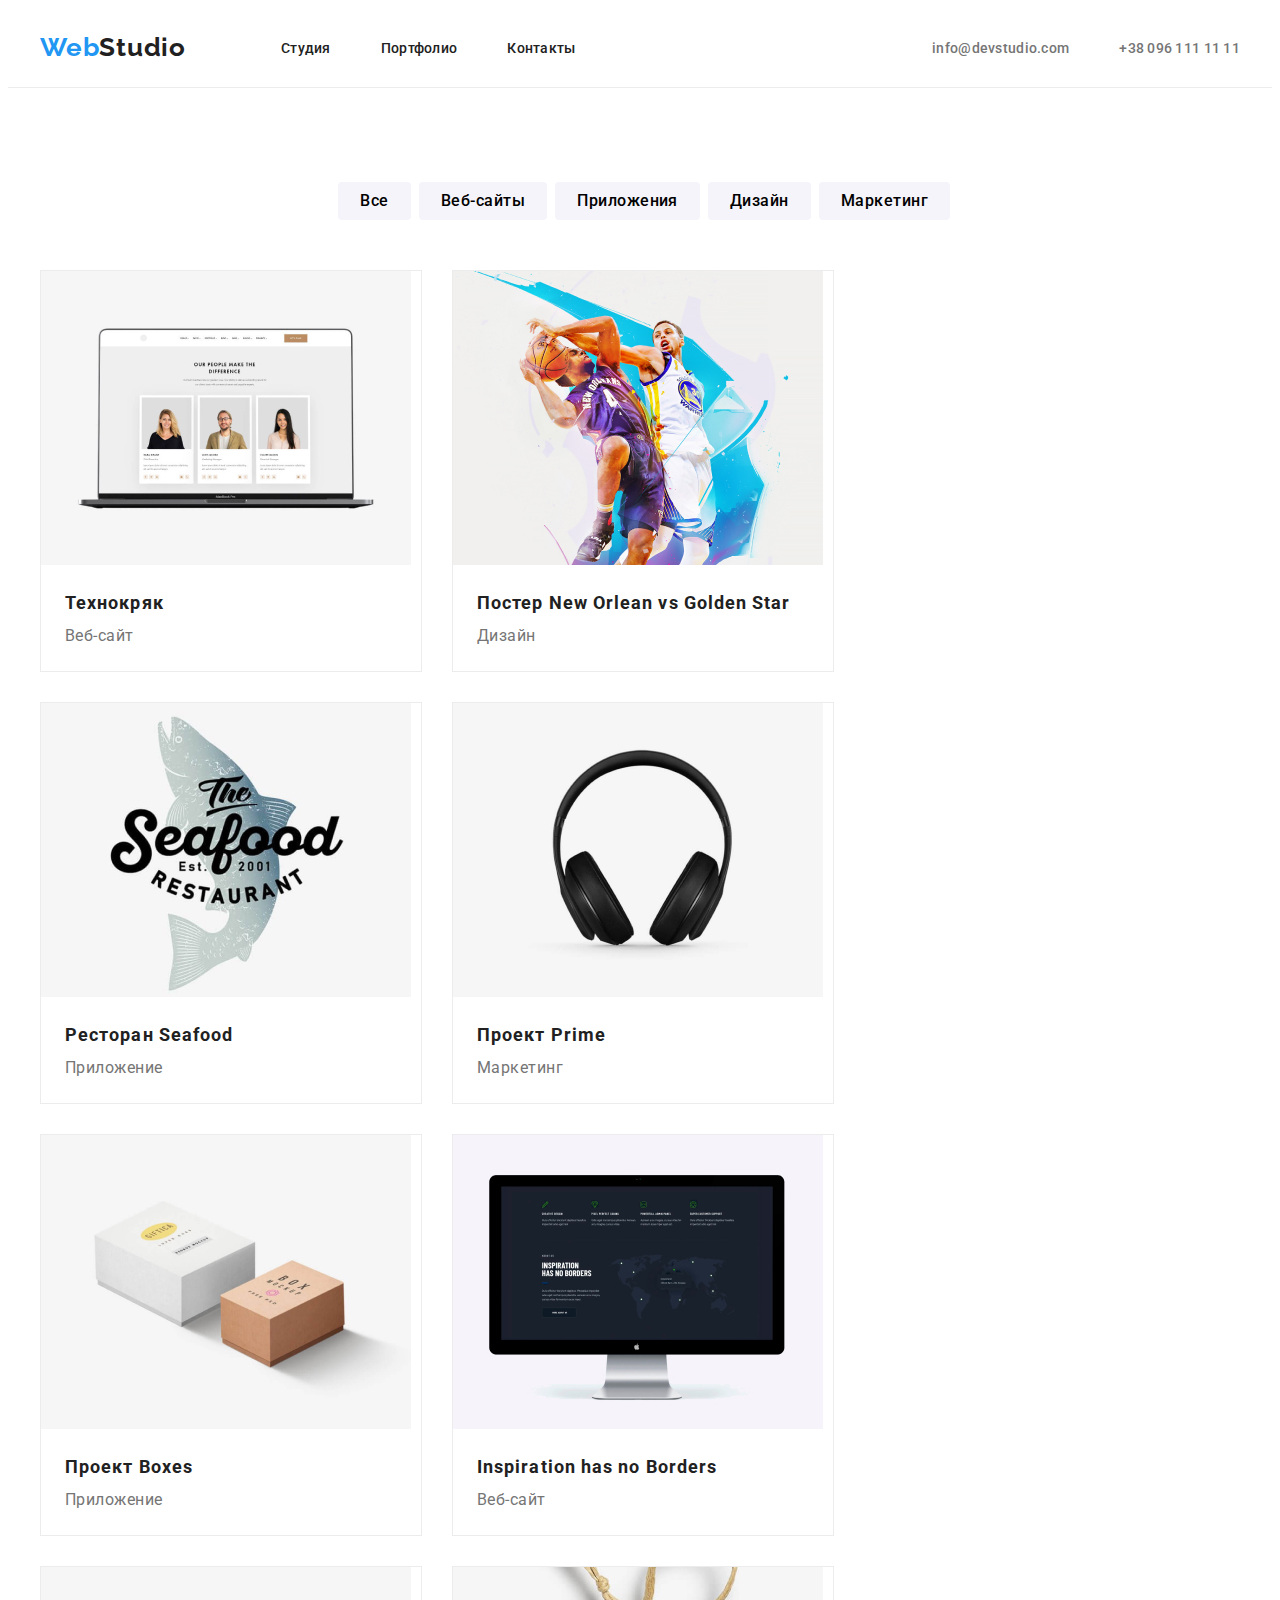
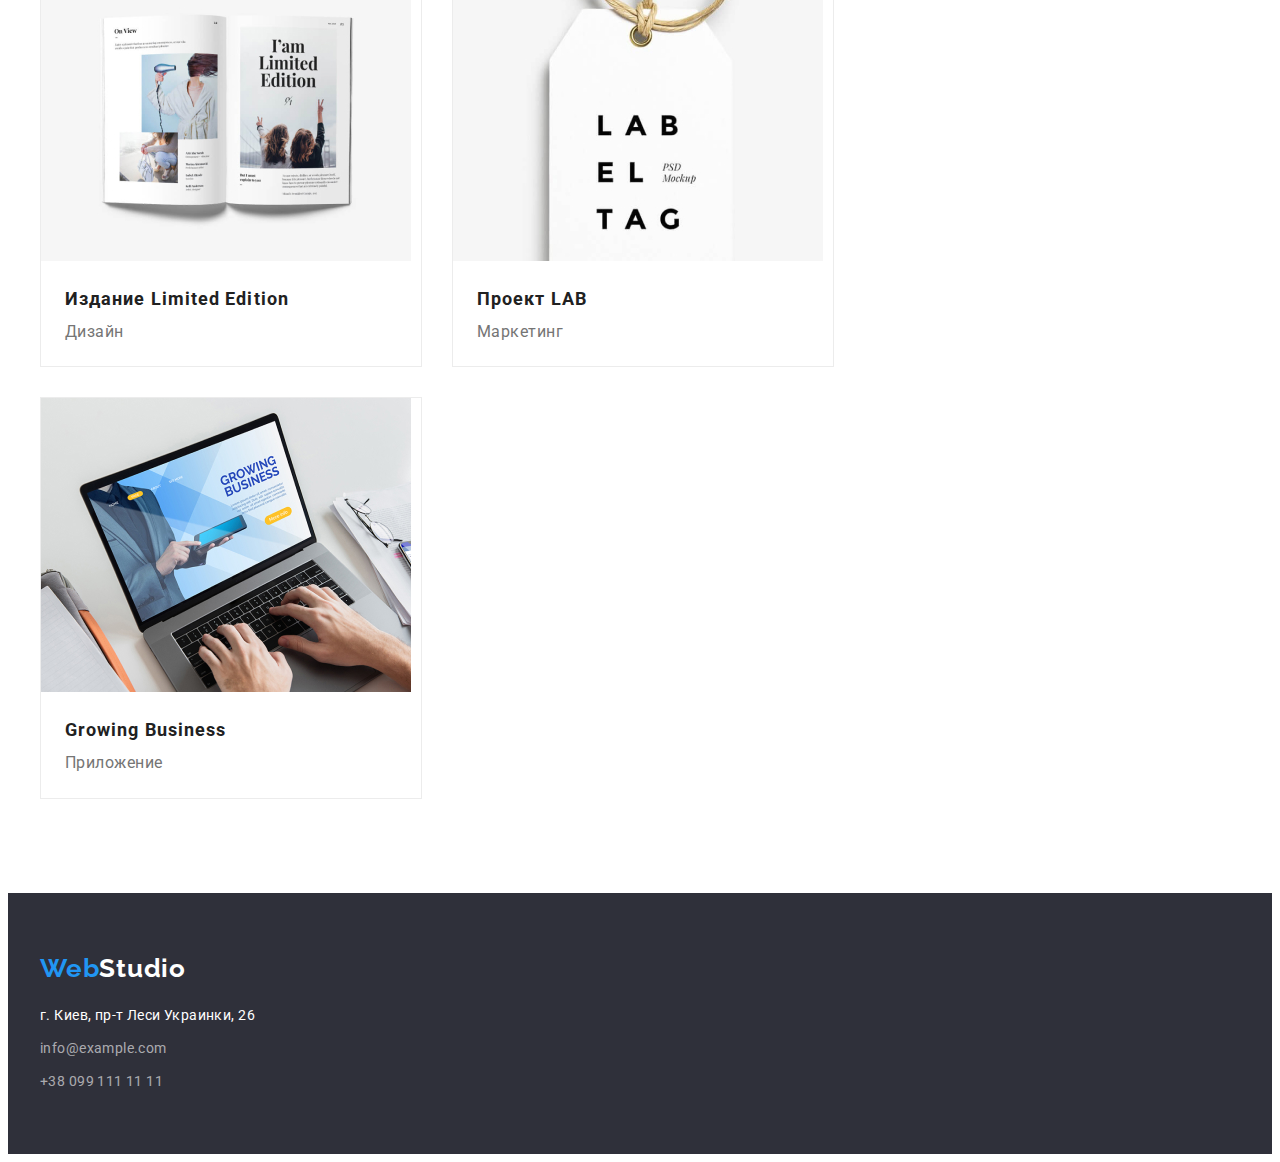
==== commit c31658f8: "containers and margins/paddings fixed" ====
--- a/portfolio.html
+++ b/portfolio.html
@@ -40,113 +40,114 @@
     
         </header>
 <main>
-<section class="portfolio section container">
-    <h1 hidden>Портфолио</h1>
-    <div class="portfolio-nav-container">
-        <ul class="list portfolio-nav-list">
-            <li>
-                <button class="portfolio-button" type="button">Все</button>
-            </li>
-            <li>
-                <button class="portfolio-button" type="button">Веб-сайты</button>
-            </li>
-            <li>
-                <button class="portfolio-button" type="button">Приложения</button>
-            </li>
-            <li>
-                <button class="portfolio-button" type="button">Дизайн</button>
-            </li>
-            <li>
-                <button class="portfolio-button" type="button">Маркетинг</button>
-            </li>
-        </ul>
-    </div>
-    <div class="portfolio-main-container">
-    <ul class="list portfolio-list">
-<li class="portfolio-item">
-    <a class="link portfolio-link" href=""><img src="./images/portfolio1.jpg" width="370" height="294"
-            alt="Экран ноутбука с сотрудниками">
-            <div class="portfolio-description">
-                    <h2 class="title portfolio-title">Технокряк</h2>
-                    <p class="portfolio-type">Веб-сайт</p>
-            </div>
-    </a>
-</li>
-<li class="portfolio-item">
-    <a class="link portfolio-link" href=""><img src="./images/portfolio2.jpg" width="370" height="294"
-            alt="Нарисованные баскетболисты">
-            <div class="portfolio-description">
-                <h2 class="title portfolio-title">Постер <span lang="en">New Orlean vs Golden Star</span></h2>
-                <p class="portfolio-type">Дизайн</p>
-            </div>
-    </a>
-</li>
-<li class="portfolio-item">
-    <a class="link portfolio-link" href="">
-        <img src="./images/portfolio3.jpg" width="370" height="294" alt="Эмблема ресторана с рыбой">
-        <div class="portfolio-description">
-                <h2 class="title portfolio-title">Ресторан <span lang="en">Seafood</span></h2>
-                <p class="portfolio-type">Приложение</p>
+<section class="portfolio section">
+    <div class="container">
+        <h1 hidden>Портфолио</h1>
+        <div class="portfolio-nav-container">
+            <ul class="list portfolio-nav-list">
+                <li>
+                    <button class="portfolio-button" type="button">Все</button>
+                </li>
+                <li>
+                    <button class="portfolio-button" type="button">Веб-сайты</button>
+                </li>
+                <li>
+                    <button class="portfolio-button" type="button">Приложения</button>
+                </li>
+                <li>
+                    <button class="portfolio-button" type="button">Дизайн</button>
+                </li>
+                <li>
+                    <button class="portfolio-button" type="button">Маркетинг</button>
+                </li>
+            </ul>
         </div>
-    </a>
-</li>
-<li class="portfolio-item">
-    <a class="link portfolio-link" href="">
-        <img src="./images/portfolio4.jpg" width="370" height="294" alt="Наушники">
-        <div class="portfolio-description">
-                <h2 class="title portfolio-title">Проект <span lang="en">Prime</span></h2>
-                <p class="portfolio-type">Маркетинг</p>
+        <div class="portfolio-main-container">
+            <ul class="list portfolio-list">
+                <li class="portfolio-item">
+                    <a class="link portfolio-link" href=""><img src="./images/portfolio1.jpg" width="370" height="294"
+                            alt="Экран ноутбука с сотрудниками">
+                        <div class="portfolio-description">
+                            <h2 class="title portfolio-title">Технокряк</h2>
+                            <p class="portfolio-type">Веб-сайт</p>
+                        </div>
+                    </a>
+                </li>
+                <li class="portfolio-item">
+                    <a class="link portfolio-link" href=""><img src="./images/portfolio2.jpg" width="370" height="294"
+                            alt="Нарисованные баскетболисты">
+                        <div class="portfolio-description">
+                            <h2 class="title portfolio-title">Постер <span lang="en">New Orlean vs Golden Star</span></h2>
+                            <p class="portfolio-type">Дизайн</p>
+                        </div>
+                    </a>
+                </li>
+                <li class="portfolio-item">
+                    <a class="link portfolio-link" href="">
+                        <img src="./images/portfolio3.jpg" width="370" height="294" alt="Эмблема ресторана с рыбой">
+                        <div class="portfolio-description">
+                            <h2 class="title portfolio-title">Ресторан <span lang="en">Seafood</span></h2>
+                            <p class="portfolio-type">Приложение</p>
+                        </div>
+                    </a>
+                </li>
+                <li class="portfolio-item">
+                    <a class="link portfolio-link" href="">
+                        <img src="./images/portfolio4.jpg" width="370" height="294" alt="Наушники">
+                        <div class="portfolio-description">
+                            <h2 class="title portfolio-title">Проект <span lang="en">Prime</span></h2>
+                            <p class="portfolio-type">Маркетинг</p>
+                        </div>
+                    </a>
+                </li>
+                <li class="portfolio-item">
+                    <a class="link portfolio-link" href="">
+                        <img src="./images/portfolio5.jpg" width="370" height="294" alt="Две коробки">
+                        <div class="portfolio-description">
+                            <h2 class="title portfolio-title">Проект <span lang="en">Boxes</span></h2>
+                            <p class="portfolio-type">Приложение</p>
+                        </div>
+                    </a>
+                </li>
+                <li class="portfolio-item">
+                    <a class="link portfolio-link" href="">
+                        <img src="./images/portfolio6.jpg" width="370" height="294" alt="Экран компьютера">
+                        <div class="portfolio-description">
+                            <h2 class="title portfolio-title" lang="en">Inspiration has no Borders</h2>
+                            <p class="portfolio-type">Веб-сайт</p>
+                        </div>
+                    </a>
+                </li>
+                <li class="portfolio-item">
+                    <a class="link portfolio-link" href="">
+                        <img src="./images/portfolio7.jpg" width="370" height="294" alt="Раскрытые страницы журнала">
+                        <div class="portfolio-description">
+                            <h2 class="title portfolio-title">Издание <span lang="en">Limited Edition</span></h2>
+                            <p class="portfolio-type">Дизайн</p>
+                        </div>
+                    </a>
+                </li>
+                <li class="portfolio-item">
+                    <a class="link portfolio-link" href="">
+                        <img src="./images/portfolio8.jpg" width="370" height="294" alt="Ярлык">
+                        <div class="portfolio-description">
+                            <h2 class="title portfolio-title">Проект <span lang="en">LAB</span></h2>
+                            <p class="portfolio-type">Маркетинг</p>
+                        </div>
+                    </a>
+                </li>
+                <li class="portfolio-item">
+                    <a class="link portfolio-link" href="">
+                        <img src="./images/portfolio9.jpg" width="370" height="294" alt="Печать на ноутбуке">
+                        <div class="portfolio-description">
+                            <h2 class="title portfolio-title" lang="en">Growing Business</h2>
+                            <p class="portfolio-type">Приложение</p>
+                        </div>
+                    </a>
+                </li>
+            </ul>
         </div>
-    </a>
-</li>
-<li class="portfolio-item">
-    <a class="link portfolio-link" href="">
-        <img src="./images/portfolio5.jpg" width="370" height="294" alt="Две коробки">
-        <div class="portfolio-description">
-                <h2 class="title portfolio-title">Проект <span lang="en">Boxes</span></h2>
-                <p class="portfolio-type">Приложение</p>
-        </div>
-    </a>
-</li>
-<li class="portfolio-item">
-    <a class="link portfolio-link" href="">
-        <img src="./images/portfolio6.jpg" width="370" height="294" alt="Экран компьютера">
-        <div class="portfolio-description">
-                <h2 class="title portfolio-title" lang="en">Inspiration has no Borders</h2>
-                <p class="portfolio-type">Веб-сайт</p>
-        </div>
-    </a>
-</li>
-<li class="portfolio-item">
-    <a class="link portfolio-link" href="">
-        <img src="./images/portfolio7.jpg" width="370" height="294" alt="Раскрытые страницы журнала">
-        <div class="portfolio-description">
-                <h2 class="title portfolio-title">Издание <span lang="en">Limited Edition</span></h2>
-                <p class="portfolio-type">Дизайн</p>
-        </div>
-    </a>
-</li>
-<li class="portfolio-item">
-    <a class="link portfolio-link" href="">
-        <img src="./images/portfolio8.jpg" width="370" height="294" alt="Ярлык">
-        <div class="portfolio-description">
-            <h2 class="title portfolio-title">Проект <span lang="en">LAB</span></h2>
-            <p class="portfolio-type">Маркетинг</p>
-        </div>
-    </a>
-</li>
-<li class="portfolio-item">
-    <a class="link portfolio-link" href="">
-        <img src="./images/portfolio9.jpg" width="370" height="294" alt="Печать на ноутбуке">
-        <div class="portfolio-description">
-                <h2 class="title portfolio-title" lang="en">Growing Business</h2>
-                <p class="portfolio-type">Приложение</p>
-        </div>
-    </a>
-</li>
-</ul>
-        </div>
-        
+    </div>     
 </section>
         <footer class="footer-style">
             <div class="container">
--- a/css/styles.css
+++ b/css/styles.css
@@ -41,8 +41,8 @@
 }
 .container {
   width: 1200px;
-  padding-left: 20px;
-  padding-right: 20px;
+  padding-left: 15px;
+  padding-right: 15px;
   margin: 0 auto;
 }
 
@@ -80,9 +80,12 @@
 .header-left {
   display: flex;
   align-items: center;
+}
+.header-container a {
   padding-top: 24px;
   padding-bottom: 24px;
 }
+
 .logo {
   letter-spacing: 0.03em;
   font-family: Raleway, sans-serif;
@@ -142,23 +145,27 @@
 .footer-style {
   background-color: var(--background-color);
   border-top: 60px;
+  padding-top: 60px;
   padding-bottom: 60px;
 }
-.footer-logo {
-  padding-top: 60px;
-}
+
 .logo-white {
   color: white;
 }
-.address-list {
-  margin-top: 20px;
-}
-
+.footer-logo {
+  margin-bottom: 20px;
+}
+.address-address {
+  margin-bottom: 9px;
+}
 .address-address > .link {
   font-size: 14px;
   line-height: 1.71;
   letter-spacing: 0.03em;
   color: #ffffff;
+}
+.address-item:not(:last-child) {
+  margin-bottom: 9px;
 }
 .address-link {
   font-size: 14px;
@@ -172,7 +179,7 @@
 .hero {
   background-color: var(--background-color);
   padding-top: 200px;
-  padding-bottom: 280px;
+  padding-bottom: 200px;
 }
 .hero-title {
   color: #ffffff;
@@ -224,6 +231,7 @@
   line-height: 1.14;
   letter-spacing: 0.03em;
   text-transform: uppercase;
+  margin-bottom: 20px;
 }
 .benefits-item-text {
   font-size: 14px;
@@ -231,8 +239,12 @@
   letter-spacing: 0.03em;
 }
 /* ---------WHAT ARE WE DOING----------- */
+.what-we-do {
+  padding-top: 0;
+}
+
 .what-we-do-title {
-  margin-bottom: 59px;
+  margin-bottom: 50px;
 }
 
 .what-we-do-list {
@@ -253,7 +265,7 @@
   background-color: #f5f4fa;
 }
 .our-team-title {
-  margin-bottom: 59px;
+  margin-bottom: 50px;
 }
 .our-team-container {
   display: flex;
@@ -261,17 +273,17 @@
 }
 .our-team-list {
   display: flex;
+  margin-left: -30px;
 }
 
 .our-team-item {
   flex-basis: calc(100% / 4 - 30px);
   /* width: 25%; */
   background-color: white;
+  margin-left: 30px;
   border-radius: 0px 0px 4px 4px;
 }
-.our-team-item:not(:first-child) {
-  margin-left: 30px;
-}
+
 .our-team-description {
   padding-top: 30px;
   padding-bottom: 30px;
@@ -358,10 +370,7 @@
 }
 .portfolio-description {
   padding-left: 24px;
-  padding-top: 30px;
-  padding-bottom: 30px;
+  padding-top: 20px;
+  padding-bottom: 20px;
   text-align: left;
 }
-/* .portfolio-description > .portfolio-title {
-  text-align: left;
-} */
